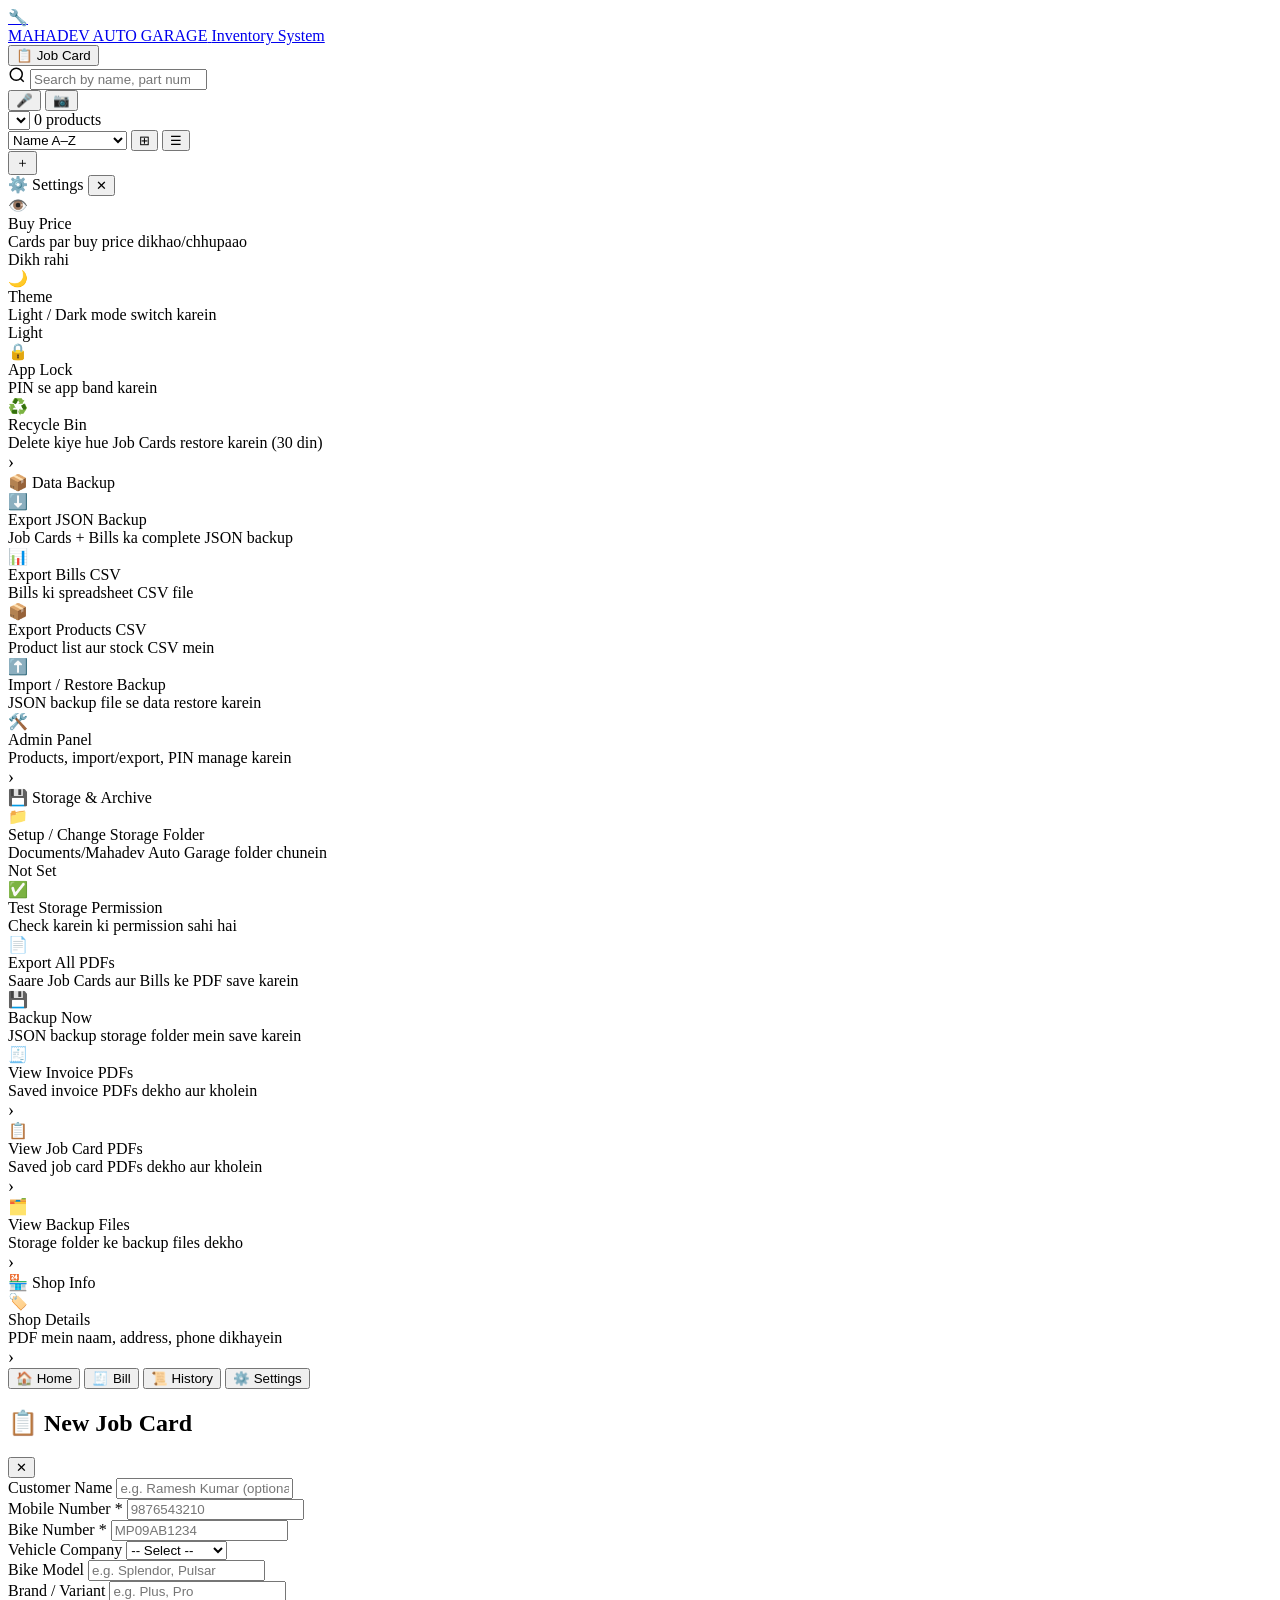
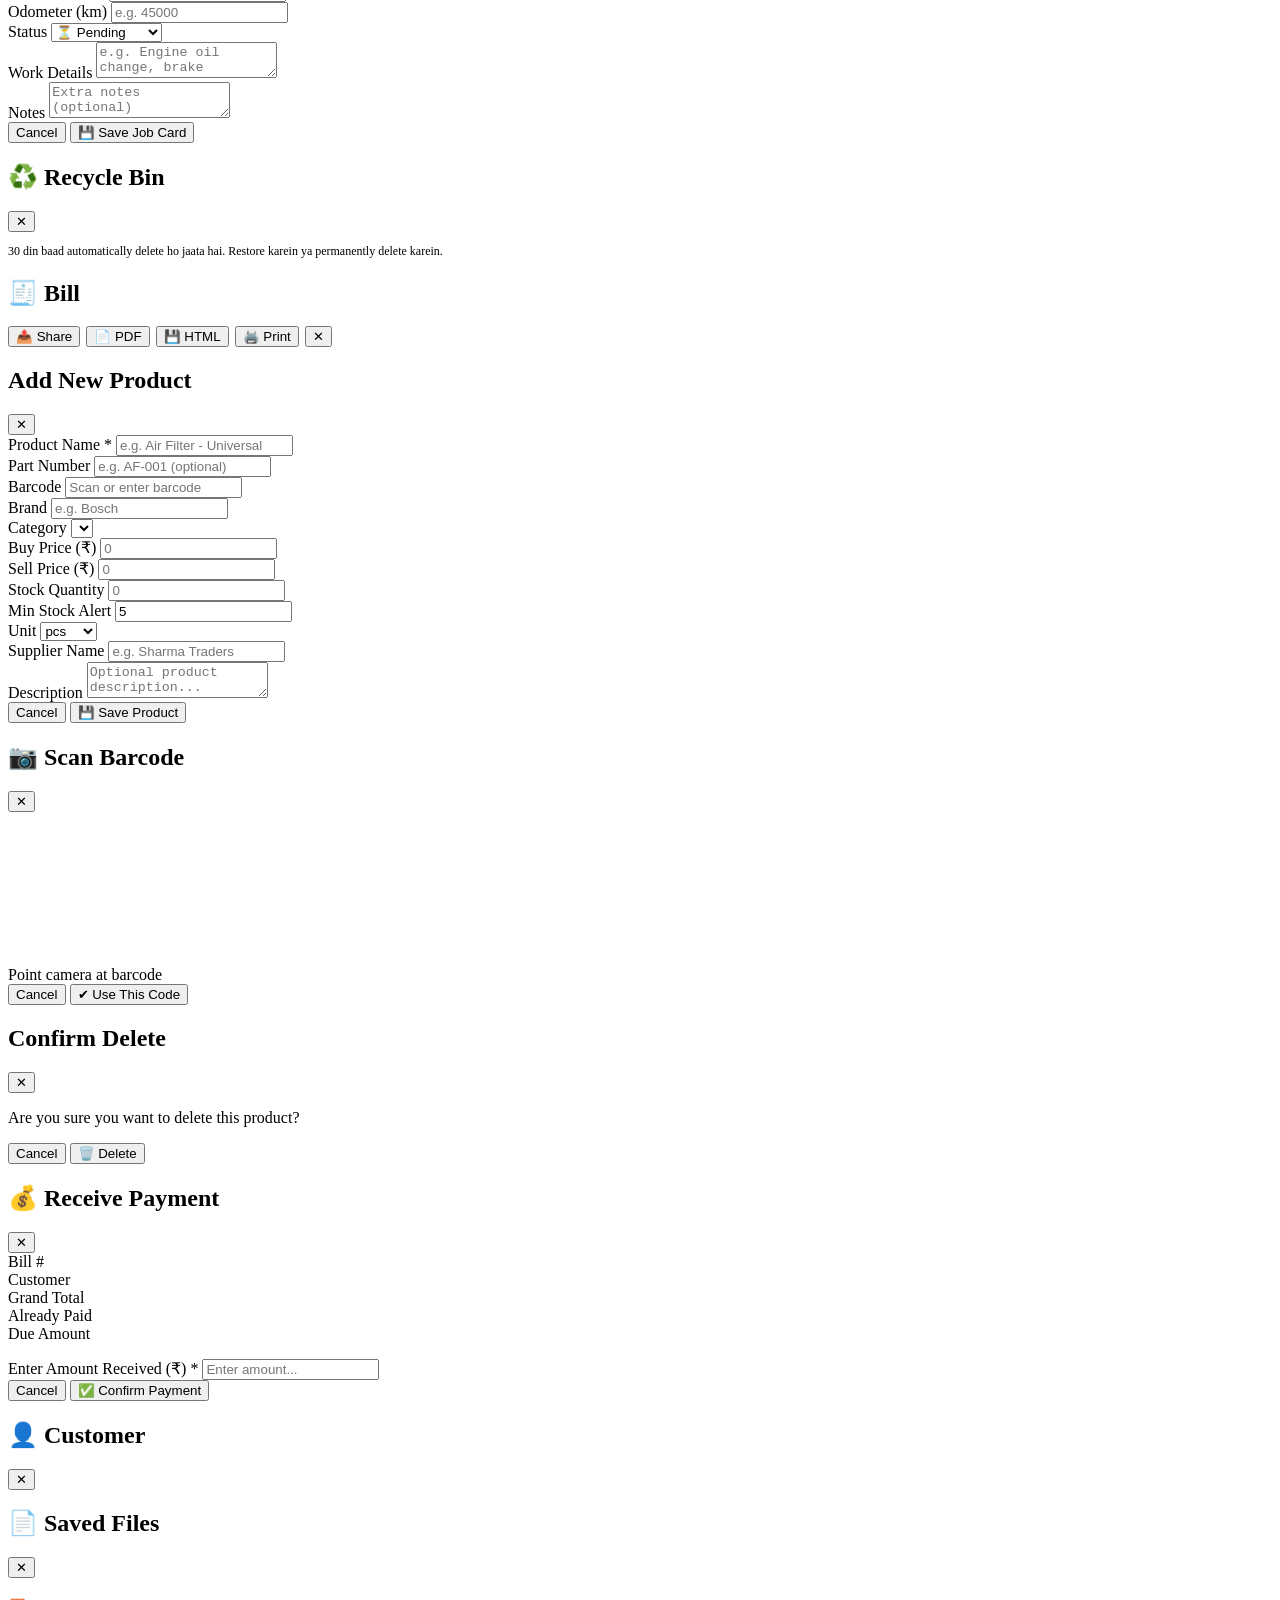
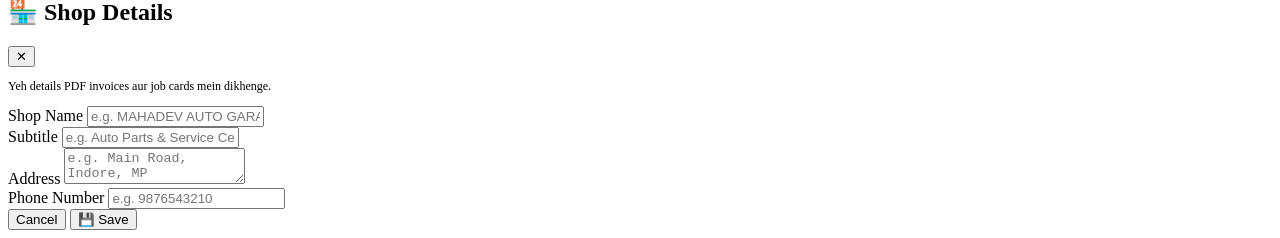
==== index.html @ 5b60277f "Add files via upload" ====
<!DOCTYPE html>
<html lang="en">
<head>
  <meta charset="UTF-8" />
  <meta name="viewport" content="width=device-width, initial-scale=1.0, maximum-scale=1.0" />
  <meta name="description" content="MAHADEV AUTO GARAGE - Inventory Management System" />
  <meta name="theme-color" content="#FF6B00" />
  <meta name="mobile-web-app-capable" content="yes" />
  <meta name="apple-mobile-web-app-capable" content="yes" />
  <meta name="apple-mobile-web-app-status-bar-style" content="black-translucent" />
  <meta name="apple-mobile-web-app-title" content="Mahadev Garage" />
  <link rel="manifest" href="manifest.json" />
  <link rel="icon" href="data:image/svg+xml,<svg xmlns='http://www.w3.org/2000/svg' viewBox='0 0 100 100'><text y='.9em' font-size='90'>🔧</text></svg>" />
  <title>MAHADEV AUTO GARAGE</title>
  <script type="module" crossorigin src="/assets/main-C-ukJMlA.js"></script>
  <link rel="modulepreload" crossorigin href="/assets/pin-KJ0oEqrR.js">
  <link rel="stylesheet" crossorigin href="/assets/pin-C2qdixNe.css">
</head>
<body>

<header class="header">
  <div class="header-inner">
    <a href="/" class="logo">
      <div class="logo-icon">🔧</div>
      <div class="logo-text">
        <span class="logo-title">MAHADEV AUTO GARAGE</span>
        <span class="logo-sub">Inventory System</span>
      </div>
    </a>
    <button class="header-jobcard-btn" onclick="openJobCardForm()" title="New Job Card">
      <span>📋</span>
      <span class="header-jobcard-label">Job Card</span>
    </button>
  </div>
</header>

<!-- HOME SECTION -->
<div id="section-home" class="app-section">
  <div class="stock-alert-bar" id="stock-alert-bar"></div>
  <div class="search-section">
    <div class="search-row">
      <div class="search-wrap">
        <svg class="search-icon-svg" width="18" height="18" viewBox="0 0 24 24" fill="none" stroke="currentColor" stroke-width="2">
          <circle cx="11" cy="11" r="8"/><path d="m21 21-4.35-4.35"/>
        </svg>
        <input type="search" class="search-input" id="search-input" placeholder="Search by name, part number, brand..." autocomplete="off" />
        <div class="search-btns">
          <button class="search-action-btn" id="voice-btn" onclick="startVoiceSearch()" title="Voice Search">🎤</button>
          <button class="search-action-btn" onclick="openScanner()" title="Scan Barcode">📷</button>
        </div>
      </div>
    </div>
    <div class="filter-row">
      <select class="filter-select" id="category-filter"></select>
      <span class="results-count" id="results-count"><span>0</span> products</span>
    </div>
  </div>
  <div class="controls-row">
    <select class="sort-select" id="sort-select">
      <option value="name-asc">Name A–Z</option>
      <option value="name-desc">Name Z–A</option>
      <option value="price-asc">Price Low–High</option>
      <option value="price-desc">Price High–Low</option>
      <option value="stock-asc">Stock Low–High</option>
      <option value="stock-desc">Stock High–Low</option>
      <option value="newest">Newest First</option>
    </select>
    <button class="view-btn active" id="view-grid-btn" onclick="setView('grid')" title="Grid View">⊞</button>
    <button class="view-btn" id="view-list-btn" onclick="setView('list')" title="List View">☰</button>
  </div>
  <div class="products-section">
    <div class="products-grid" id="products-grid">
      <div class="loading"><div class="spinner"></div></div>
    </div>
  </div>
</div>

<!-- JOB CARD SECTION -->
<div id="section-jobcard" class="app-section" style="display:none">
  <div class="sec-topbar">
    <h2 class="sec-title">📋 Job Cards</h2>
    <button class="btn btn-primary btn-sm" onclick="openJobCardForm()">＋ New</button>
  </div>
  <div class="section-search-row">
    <input type="search" class="section-search-input" placeholder="🔍 Search by name, bike, mobile, JC#..." oninput="onJCSearch(this.value)" autocomplete="off" />
  </div>
  <div class="jc-filter-row">
    <button class="jc-filter-btn active" data-status="All" onclick="setJCStatusFilter('All')">All</button>
    <button class="jc-filter-btn" data-status="Pending" onclick="setJCStatusFilter('Pending')">⏳ Pending</button>
    <button class="jc-filter-btn" data-status="In Progress" onclick="setJCStatusFilter('In Progress')">🔧 In Progress</button>
    <button class="jc-filter-btn" data-status="Completed" onclick="setJCStatusFilter('Completed')">✅ Completed</button>
    <button class="jc-filter-btn" data-status="Delivered" onclick="setJCStatusFilter('Delivered')">🚚 Delivered</button>
  </div>
  <div id="jobcards-list" class="jc-list"></div>
</div>

<!-- BILL SECTION -->
<div id="section-bill" class="app-section" style="display:none">
  <div id="bill-step-1">
    <div class="sec-topbar">
      <h2 class="sec-title">🧾 Bill Banayein</h2>
    </div>
    <p class="sec-hint">Job Card chunein:</p>
    <div id="bill-jc-list" class="jc-list"></div>
  </div>
  <div id="bill-step-2" style="display:none">
    <div class="sec-topbar">
      <button class="back-btn" onclick="billBackToStep1()">← Wapas</button>
      <h2 class="sec-title">🧾 Parts Add Karein</h2>
      <button class="btn btn-sm btn-danger" onclick="confirmDeleteJobCardFromBill()" title="Delete Job Card">🗑️ Delete</button>
    </div>
    <div class="bill-customer-card" id="bill-customer-card"></div>
    <div class="bill-items-wrap">
      <div class="bill-items-header">
        <span class="bill-items-title">Parts / Services</span>
        <button class="btn btn-sm btn-primary" onclick="showBillItemForm()">＋ Add</button>
      </div>
      <div id="bill-items-list"></div>
      <div class="bill-add-form" id="bill-add-form" style="display:none">
        <div class="bill-form-title" id="bill-form-title">＋ Part / Service Add Karein</div>
        <input type="text" id="bill-item-name" list="parts-list" class="form-input" placeholder="Part / Service naam *" autocomplete="off" oninput="onBillNameInput(this.value)" />
        <datalist id="parts-list">
          <option value="Chain Wheel"><option value="Engine Oil"><option value="Gear Oil">
          <option value="Fering"><option value="Mudguard"><option value="Front Brake">
          <option value="Rear Brake"><option value="Brake Oil"><option value="Clutch Wire">
          <option value="Accelerator Wire"><option value="Switch"><option value="Headlight Bulb">
          <option value="Indicator Bulb"><option value="Spark Plug"><option value="Air Filter">
          <option value="Fuel Filter"><option value="Battery"><option value="Tyre Front">
          <option value="Tyre Rear"><option value="Tube"><option value="Shock Absorber">
          <option value="Silencer"><option value="Seat"><option value="Handle Grip">
          <option value="Labour Charge"><option value="Washing">
        </datalist>
        <div id="bill-stock-hint" class="bill-stock-hint" style="display:none"></div>
        <div class="bill-add-row">
          <input type="number" id="bill-item-qty" class="form-input" placeholder="Qty" min="1" value="1" oninput="onBillQtyInput()" />
          <input type="number" id="bill-item-price" class="form-input" placeholder="Price ₹" min="0" />
        </div>
        <div class="bill-add-actions">
          <button class="btn btn-secondary btn-sm" onclick="hideBillItemForm()">Cancel</button>
          <button class="btn btn-primary btn-sm" id="bill-form-save-btn" onclick="addBillItem()">✓ Add</button>
        </div>
      </div>
    </div>
    <div class="bill-totals-wrap">
      <div class="bill-total-row"><span>Parts Total</span><span id="bill-parts-total">₹0</span></div>
      <div class="bill-total-row">
        <label for="bill-labor">Labour Charge</label>
        <input type="number" id="bill-labor" class="form-input small-input" value="0" min="0" oninput="updateBillTotal()" />
      </div>
      <div class="bill-total-row">
        <label for="bill-discount">Discount</label>
        <input type="number" id="bill-discount" class="form-input small-input" value="0" min="0" oninput="updateBillTotal()" />
      </div>
      <div class="bill-total-row grand-total"><span>TOTAL</span><span id="bill-grand-total">₹0</span></div>
      <div class="bill-pay-divider"></div>
      <div class="bill-total-row bill-paid-row">
        <label for="bill-amount-paid" style="font-weight:600;color:var(--success,#10b981)">💰 Amount Paid</label>
        <input type="number" id="bill-amount-paid" class="form-input small-input" value="0" min="0" step="0.01" oninput="updateBillTotal()" />
      </div>
      <div class="bill-total-row">
        <span style="color:#e53e3e;font-weight:600">Due Amount</span>
        <span id="bill-due-amount" class="due-amount-display">₹0</span>
      </div>
      <div class="bill-total-row">
        <span>Payment Status</span>
        <span id="bill-payment-status-badge" class="pay-badge pay-unpaid">UNPAID</span>
      </div>
    </div>
    <button class="btn btn-primary full-btn" onclick="generateBill()">🧾 Bill Generate Karein</button>
  </div>
</div>

<!-- HISTORY SECTION -->
<div id="section-history" class="app-section" style="display:none">
  <div class="sec-topbar">
    <h2 class="sec-title">📜 History</h2>
  </div>
  <div id="history-stats-row" class="history-stats-row"></div>
  <div class="section-search-row">
    <input type="search" class="section-search-input" placeholder="🔍 Bill#, INV#, JC#, name, bike, PAID, UNPAID..." oninput="onHistorySearch(this.value)" autocomplete="off" />
  </div>
  <div class="history-tabs">
    <button class="hist-tab active" id="htab-bills" onclick="switchHistoryTab('bills')">🧾 Bills</button>
    <button class="hist-tab" id="htab-reports" onclick="switchHistoryTab('reports')">📊 Reports</button>
  </div>
  <div class="hist-pay-filter-row" id="hist-pay-filter-row">
    <button class="hist-pay-filter-btn active" data-pay-status="All" onclick="setHistoryPayFilter('All')">All</button>
    <button class="hist-pay-filter-btn" data-pay-status="PAID" onclick="setHistoryPayFilter('PAID')">✅ Paid</button>
    <button class="hist-pay-filter-btn" data-pay-status="PARTIALLY PAID" onclick="setHistoryPayFilter('PARTIALLY PAID')">🟡 Partial</button>
    <button class="hist-pay-filter-btn" data-pay-status="UNPAID" onclick="setHistoryPayFilter('UNPAID')">🔴 Unpaid</button>
  </div>
  <div id="history-list" class="history-list"></div>
  <div id="reports-pane" class="reports-pane" style="display:none"></div>
</div>


<button class="fab" id="fab-btn" onclick="openAddModal()" title="Add Product">＋</button>

<!-- SETTINGS DRAWER -->
<div class="settings-backdrop" id="settings-backdrop" onclick="closeSettingsDrawer()"></div>
<div class="settings-drawer" id="settings-drawer">
  <div class="settings-drawer-header">
    <span class="settings-drawer-title">⚙️ Settings</span>
    <button class="settings-close-btn" onclick="closeSettingsDrawer()">✕</button>
  </div>
  <div class="settings-drawer-body">
    <div class="settings-item" onclick="toggleBuyPrice()">
      <div class="settings-item-left">
        <span class="settings-item-icon">👁️</span>
        <div>
          <div class="settings-item-label">Buy Price</div>
          <div class="settings-item-sub">Cards par buy price dikhao/chhupaao</div>
        </div>
      </div>
      <span class="settings-item-badge" id="buyprice-badge">Dikh rahi</span>
    </div>
    <div class="settings-item" onclick="toggleTheme()">
      <div class="settings-item-left">
        <span class="settings-item-icon" id="theme-icon-drawer">🌙</span>
        <div>
          <div class="settings-item-label">Theme</div>
          <div class="settings-item-sub">Light / Dark mode switch karein</div>
        </div>
      </div>
      <span class="settings-item-badge" id="theme-badge">Light</span>
    </div>
    <div class="settings-item" onclick="lockApp(); closeSettingsDrawer()">
      <div class="settings-item-left">
        <span class="settings-item-icon">🔒</span>
        <div>
          <div class="settings-item-label">App Lock</div>
          <div class="settings-item-sub">PIN se app band karein</div>
        </div>
      </div>
    </div>
    <div class="settings-item" onclick="openRecycleBinModal(); closeSettingsDrawer()">
      <div class="settings-item-left">
        <span class="settings-item-icon">♻️</span>
        <div>
          <div class="settings-item-label">Recycle Bin</div>
          <div class="settings-item-sub">Delete kiye hue Job Cards restore karein (30 din)</div>
        </div>
      </div>
      <span style="color:var(--text-muted);font-size:18px;">›</span>
    </div>
    <div class="settings-section-label">📦 Data Backup</div>
    <div class="settings-item" onclick="exportBillsData(); closeSettingsDrawer()">
      <div class="settings-item-left">
        <span class="settings-item-icon">⬇️</span>
        <div>
          <div class="settings-item-label">Export JSON Backup</div>
          <div class="settings-item-sub">Job Cards + Bills ka complete JSON backup</div>
        </div>
      </div>
    </div>
    <div class="settings-item" onclick="exportCSVData(); closeSettingsDrawer()">
      <div class="settings-item-left">
        <span class="settings-item-icon">📊</span>
        <div>
          <div class="settings-item-label">Export Bills CSV</div>
          <div class="settings-item-sub">Bills ki spreadsheet CSV file</div>
        </div>
      </div>
    </div>
    <div class="settings-item" onclick="exportProductsCSV(); closeSettingsDrawer()">
      <div class="settings-item-left">
        <span class="settings-item-icon">📦</span>
        <div>
          <div class="settings-item-label">Export Products CSV</div>
          <div class="settings-item-sub">Product list aur stock CSV mein</div>
        </div>
      </div>
    </div>
    <div class="settings-item" onclick="importBillsData(); closeSettingsDrawer()">
      <div class="settings-item-left">
        <span class="settings-item-icon">⬆️</span>
        <div>
          <div class="settings-item-label">Import / Restore Backup</div>
          <div class="settings-item-sub">JSON backup file se data restore karein</div>
        </div>
      </div>
    </div>
    <a href="admin.html" class="settings-item" style="text-decoration:none;color:inherit;">
      <div class="settings-item-left">
        <span class="settings-item-icon">🛠️</span>
        <div>
          <div class="settings-item-label">Admin Panel</div>
          <div class="settings-item-sub">Products, import/export, PIN manage karein</div>
        </div>
      </div>
      <span style="color:var(--text-muted);font-size:18px;">›</span>
    </a>

    <div class="settings-section-label">💾 Storage &amp; Archive</div>
    <div id="storage-status-row" class="storage-status-row"></div>
    <div class="settings-item" onclick="doSetupOrChangeStorage()">
      <div class="settings-item-left">
        <span class="settings-item-icon">📁</span>
        <div>
          <div class="settings-item-label">Setup / Change Storage Folder</div>
          <div class="settings-item-sub">Documents/Mahadev Auto Garage folder chunein</div>
        </div>
      </div>
      <span class="settings-item-badge" id="storage-folder-badge">Not Set</span>
    </div>
    <div class="settings-item" onclick="doTestStoragePermission()">
      <div class="settings-item-left">
        <span class="settings-item-icon">✅</span>
        <div>
          <div class="settings-item-label">Test Storage Permission</div>
          <div class="settings-item-sub">Check karein ki permission sahi hai</div>
        </div>
      </div>
    </div>
    <div class="settings-item" onclick="doExportAllPDFs(); closeSettingsDrawer()">
      <div class="settings-item-left">
        <span class="settings-item-icon">📄</span>
        <div>
          <div class="settings-item-label">Export All PDFs</div>
          <div class="settings-item-sub">Saare Job Cards aur Bills ke PDF save karein</div>
        </div>
      </div>
    </div>
    <div class="settings-item" onclick="doArchiveBackupNow(); closeSettingsDrawer()">
      <div class="settings-item-left">
        <span class="settings-item-icon">💾</span>
        <div>
          <div class="settings-item-label">Backup Now</div>
          <div class="settings-item-sub">JSON backup storage folder mein save karein</div>
        </div>
      </div>
    </div>
    <div class="settings-item" onclick="openViewFilesModal('invoices'); closeSettingsDrawer()">
      <div class="settings-item-left">
        <span class="settings-item-icon">🧾</span>
        <div>
          <div class="settings-item-label">View Invoice PDFs</div>
          <div class="settings-item-sub">Saved invoice PDFs dekho aur kholein</div>
        </div>
      </div>
      <span style="color:var(--text-muted);font-size:18px;">›</span>
    </div>
    <div class="settings-item" onclick="openViewFilesModal('jobCards'); closeSettingsDrawer()">
      <div class="settings-item-left">
        <span class="settings-item-icon">📋</span>
        <div>
          <div class="settings-item-label">View Job Card PDFs</div>
          <div class="settings-item-sub">Saved job card PDFs dekho aur kholein</div>
        </div>
      </div>
      <span style="color:var(--text-muted);font-size:18px;">›</span>
    </div>
    <div class="settings-item" onclick="openViewFilesModal('backup'); closeSettingsDrawer()">
      <div class="settings-item-left">
        <span class="settings-item-icon">🗂️</span>
        <div>
          <div class="settings-item-label">View Backup Files</div>
          <div class="settings-item-sub">Storage folder ke backup files dekho</div>
        </div>
      </div>
      <span style="color:var(--text-muted);font-size:18px;">›</span>
    </div>

    <div class="settings-section-label">🏪 Shop Info</div>
    <div class="settings-item" onclick="openShopInfoModal(); closeSettingsDrawer()">
      <div class="settings-item-left">
        <span class="settings-item-icon">🏷️</span>
        <div>
          <div class="settings-item-label">Shop Details</div>
          <div class="settings-item-sub">PDF mein naam, address, phone dikhayein</div>
        </div>
      </div>
      <span style="color:var(--text-muted);font-size:18px;">›</span>
    </div>
  </div>
</div>

<!-- BOTTOM NAV -->
<nav class="bottom-nav">
  <button class="bottom-nav-item active" id="bnav-home" onclick="switchSection('home')">
    <span class="bottom-nav-icon">🏠</span>
    <span class="bottom-nav-label">Home</span>
  </button>
  <button class="bottom-nav-item" id="bnav-bill" onclick="switchSection('bill')">
    <span class="bottom-nav-icon">🧾</span>
    <span class="bottom-nav-label">Bill</span>
  </button>
  <button class="bottom-nav-item" id="bnav-history" onclick="switchSection('history')">
    <span class="bottom-nav-icon">📜</span>
    <span class="bottom-nav-label">History</span>
  </button>
  <button class="bottom-nav-item" id="bnav-settings" onclick="openSettingsDrawer()">
    <span class="bottom-nav-icon">⚙️</span>
    <span class="bottom-nav-label">Settings</span>
  </button>
</nav>

<div class="toast-container" id="toast-container"></div>

<!-- JOB CARD FORM MODAL -->
<div class="modal-overlay" id="jobcard-modal">
  <div class="modal modal-tall">
    <div class="modal-header">
      <h2 class="modal-title" id="jc-modal-title">📋 New Job Card</h2>
      <button class="modal-close" onclick="closeJobCardForm()">✕</button>
    </div>
    <div class="modal-body">
      <form id="jobcard-form" onsubmit="saveJobCardForm(event)" autocomplete="off">
        <div class="form-grid">
          <div class="form-group full">
            <label class="form-label">Customer Name</label>
            <input type="text" class="form-input" id="jc-name" placeholder="e.g. Ramesh Kumar (optional)" />
          </div>
          <div class="form-group">
            <label class="form-label">Mobile Number *</label>
            <input type="tel" class="form-input" id="jc-mobile" placeholder="9876543210" required />
          </div>
          <div class="form-group">
            <label class="form-label">Bike Number *</label>
            <input type="text" class="form-input" id="jc-bikeno" placeholder="MP09AB1234" required style="text-transform:uppercase" />
          </div>
          <div class="form-group">
            <label class="form-label">Vehicle Company</label>
            <select class="form-select" id="jc-company">
              <option value="">-- Select --</option>
              <option>Hero</option><option>Bajaj</option><option>Honda</option>
              <option>TVS</option><option>Yamaha</option><option>Suzuki</option>
              <option>Royal Enfield</option><option>KTM</option><option>Other</option>
            </select>
          </div>
          <div class="form-group">
            <label class="form-label">Bike Model</label>
            <input type="text" class="form-input" id="jc-bikemodel" placeholder="e.g. Splendor, Pulsar" />
          </div>
          <div class="form-group">
            <label class="form-label">Brand / Variant</label>
            <input type="text" class="form-input" id="jc-bikebrand" placeholder="e.g. Plus, Pro" />
          </div>
          <div class="form-group">
            <label class="form-label">Odometer (km)</label>
            <input type="text" class="form-input" id="jc-odometer" placeholder="e.g. 45000" />
          </div>
          <div class="form-group">
            <label class="form-label">Status</label>
            <select class="form-select" id="jc-status">
              <option value="Pending">⏳ Pending</option>
              <option value="In Progress">🔧 In Progress</option>
              <option value="Completed">✅ Completed</option>
              <option value="Delivered">🚚 Delivered</option>
            </select>
          </div>
          <div class="form-group full">
            <label class="form-label">Work Details</label>
            <textarea class="form-input" id="jc-work" placeholder="e.g. Engine oil change, brake repair..." rows="2" style="resize:vertical"></textarea>
          </div>
          <div class="form-group full">
            <label class="form-label">Notes</label>
            <textarea class="form-input" id="jc-notes" placeholder="Extra notes (optional)" rows="2" style="resize:vertical"></textarea>
          </div>
        </div>
        <div class="form-actions">
          <button type="button" class="btn btn-secondary" onclick="closeJobCardForm()">Cancel</button>
          <button type="submit" class="btn btn-primary">💾 Save Job Card</button>
        </div>
      </form>
    </div>
  </div>
</div>

<!-- RECYCLE BIN MODAL -->
<div class="modal-overlay" id="recycle-modal">
  <div class="modal">
    <div class="modal-header">
      <h2 class="modal-title">♻️ Recycle Bin</h2>
      <button class="modal-close" onclick="closeRecycleBinModal()">✕</button>
    </div>
    <div class="modal-body">
      <p style="font-size:12px;color:var(--text-muted);margin-bottom:12px">30 din baad automatically delete ho jaata hai. Restore karein ya permanently delete karein.</p>
      <div id="recycle-list"></div>
    </div>
  </div>
</div>

<!-- BILL PREVIEW MODAL -->
<div class="modal-overlay" id="bill-preview-modal">
  <div class="modal bill-preview-modal">
    <div class="modal-header">
      <h2 class="modal-title">🧾 Bill</h2>
      <div style="display:flex;gap:6px;align-items:center;flex-wrap:wrap;">
        <button class="btn btn-sm btn-primary" onclick="shareBill()">📤 Share</button>
        <button class="btn btn-sm btn-secondary" onclick="downloadBillAsPDF()">📄 PDF</button>
        <button class="btn btn-sm btn-secondary" onclick="downloadBillAsHTML()">💾 HTML</button>
        <button class="btn btn-sm btn-secondary" onclick="printBill()">🖨️ Print</button>
        <button class="modal-close" onclick="closeBillPreview()">✕</button>
      </div>
    </div>
    <div class="modal-body" id="bill-preview-content"></div>
  </div>
</div>

<!-- PRODUCT MODAL -->
<div class="modal-overlay" id="product-modal">
  <div class="modal">
    <div class="modal-header">
      <h2 class="modal-title" id="modal-title">Add New Product</h2>
      <button class="modal-close" onclick="closeProductModal()">✕</button>
    </div>
    <div class="modal-body">
      <form id="product-form">
        <div class="form-grid">
          <div class="form-group full">
            <label class="form-label">Product Name *</label>
            <input type="text" class="form-input" id="form-name" placeholder="e.g. Air Filter - Universal" required />
          </div>
          <div class="form-group">
            <label class="form-label">Part Number</label>
            <input type="text" class="form-input" id="form-partno" placeholder="e.g. AF-001 (optional)" />
          </div>
          <div class="form-group">
            <label class="form-label">Barcode</label>
            <input type="text" class="form-input" id="form-barcode" placeholder="Scan or enter barcode" />
          </div>
          <div class="form-group">
            <label class="form-label">Brand</label>
            <input type="text" class="form-input" id="form-brand" placeholder="e.g. Bosch" />
          </div>
          <div class="form-group">
            <label class="form-label">Category</label>
            <select class="form-select" id="form-category"></select>
          </div>
          <div class="form-group">
            <label class="form-label">Buy Price (₹)</label>
            <input type="number" class="form-input" id="form-buy" placeholder="0" min="0" step="0.01" />
          </div>
          <div class="form-group">
            <label class="form-label">Sell Price (₹)</label>
            <input type="number" class="form-input" id="form-sell" placeholder="0" min="0" step="0.01" />
          </div>
          <div class="form-group">
            <label class="form-label">Stock Quantity</label>
            <input type="number" class="form-input" id="form-stock" placeholder="0" min="0" />
          </div>
          <div class="form-group">
            <label class="form-label">Min Stock Alert</label>
            <input type="number" class="form-input" id="form-minstock" placeholder="5" min="0" value="5" />
          </div>
          <div class="form-group full">
            <label class="form-label">Unit</label>
            <select class="form-select" id="form-unit">
              <option value="pcs">pcs</option>
              <option value="litre">litre</option>
              <option value="ml">ml</option>
              <option value="kg">kg</option>
              <option value="g">g</option>
              <option value="set">set</option>
              <option value="pair">pair</option>
              <option value="box">box</option>
              <option value="roll">roll</option>
              <option value="metre">metre</option>
            </select>
          </div>
          <div class="form-group">
            <label class="form-label">Supplier Name</label>
            <input type="text" class="form-input" id="form-supplier" placeholder="e.g. Sharma Traders" />
          </div>
          <div class="form-group full">
            <label class="form-label">Description</label>
            <textarea class="form-textarea" id="form-desc" placeholder="Optional product description..."></textarea>
          </div>
        </div>
        <div class="form-actions">
          <button type="button" class="btn btn-secondary" onclick="closeProductModal()">Cancel</button>
          <button type="submit" class="btn btn-primary">💾 Save Product</button>
        </div>
      </form>
    </div>
  </div>
</div>

<!-- SCANNER MODAL -->
<div class="modal-overlay" id="scanner-modal">
  <div class="modal barcode-modal">
    <div class="modal-header">
      <h2 class="modal-title">📷 Scan Barcode</h2>
      <button class="modal-close" onclick="closeScannerModal()">✕</button>
    </div>
    <div class="modal-body">
      <div class="camera-container">
        <video id="scanner-video" autoplay muted playsinline></video>
        <div class="scanner-overlay">
          <div class="scanner-frame">
            <div class="scanner-line"></div>
          </div>
        </div>
      </div>
      <div class="barcode-result" id="barcode-result">Point camera at barcode</div>
      <div class="form-actions">
        <button class="btn btn-secondary" onclick="closeScannerModal()">Cancel</button>
        <button class="btn btn-primary" onclick="useBarcodeManually()">✔ Use This Code</button>
      </div>
    </div>
  </div>
</div>

<!-- CONFIRM DELETE MODAL -->
<div class="modal-overlay" id="confirm-modal">
  <div class="modal confirm-modal">
    <div class="modal-header">
      <h2 class="modal-title">Confirm Delete</h2>
      <button class="modal-close" onclick="closeConfirmModal()">✕</button>
    </div>
    <div class="modal-body">
      <p class="confirm-message" id="confirm-message">Are you sure you want to delete this product?</p>
      <div class="form-actions">
        <button class="btn btn-secondary" onclick="closeConfirmModal()">Cancel</button>
        <button class="btn btn-danger" onclick="doDelete()">🗑️ Delete</button>
      </div>
    </div>
  </div>
</div>

<!-- RECEIVE PAYMENT MODAL -->
<div class="modal-overlay" id="receive-payment-modal">
  <div class="modal">
    <div class="modal-header">
      <h2 class="modal-title">💰 Receive Payment</h2>
      <button class="modal-close" onclick="closeReceivePaymentModal()">✕</button>
    </div>
    <div class="modal-body">
      <div class="receive-pay-info">
        <div class="receive-pay-row"><span class="rp-lbl">Bill #</span><span id="receive-pay-bill-no" class="rp-val"></span></div>
        <div class="receive-pay-row"><span class="rp-lbl">Customer</span><span id="receive-pay-customer" class="rp-val"></span></div>
        <div class="receive-pay-row"><span class="rp-lbl">Grand Total</span><span id="receive-pay-grand" class="rp-val"></span></div>
        <div class="receive-pay-row"><span class="rp-lbl">Already Paid</span><span id="receive-pay-paid" class="rp-val" style="color:var(--success,#10b981)"></span></div>
        <div class="receive-pay-row"><span class="rp-lbl">Due Amount</span><span id="receive-pay-due" class="rp-val" style="color:#e53e3e;font-weight:700"></span></div>
      </div>
      <div class="form-group" style="margin-top:16px">
        <label class="form-label">Enter Amount Received (₹) *</label>
        <input type="number" class="form-input" id="receive-pay-amount" min="0.01" step="0.01" placeholder="Enter amount..." />
      </div>
      <div class="form-actions">
        <button type="button" class="btn btn-secondary" onclick="closeReceivePaymentModal()">Cancel</button>
        <button type="button" class="btn btn-success" onclick="doReceivePayment()">✅ Confirm Payment</button>
      </div>
    </div>
  </div>
</div>

<!-- CUSTOMER STATS MODAL -->
<div class="modal-overlay" id="customer-stats-modal">
  <div class="modal modal-tall">
    <div class="modal-header">
      <h2 class="modal-title" id="customer-stats-title">👤 Customer</h2>
      <button class="modal-close" onclick="closeCustomerStats()">✕</button>
    </div>
    <div class="modal-body" id="customer-stats-content"></div>
  </div>
</div>

<!-- VIEW FILES MODAL -->
<div class="modal-overlay" id="view-files-modal">
  <div class="modal">
    <div class="modal-header">
      <h2 class="modal-title" id="view-files-title">📄 Saved Files</h2>
      <button class="modal-close" onclick="closeViewFilesModal()">✕</button>
    </div>
    <div class="modal-body">
      <div id="view-files-list"></div>
    </div>
  </div>
</div>

<!-- SHOP INFO MODAL -->
<div class="modal-overlay" id="shop-info-modal">
  <div class="modal">
    <div class="modal-header">
      <h2 class="modal-title">🏪 Shop Details</h2>
      <button class="modal-close" onclick="closeShopInfoModal()">✕</button>
    </div>
    <div class="modal-body">
      <p style="font-size:12px;color:var(--text-muted);margin-bottom:12px">Yeh details PDF invoices aur job cards mein dikhenge.</p>
      <form id="shop-info-form" onsubmit="saveShopInfoForm(event)" autocomplete="off">
        <div class="form-group full">
          <label class="form-label">Shop Name</label>
          <input type="text" class="form-input" id="shop-name-input" placeholder="e.g. MAHADEV AUTO GARAGE" />
        </div>
        <div class="form-group full">
          <label class="form-label">Subtitle</label>
          <input type="text" class="form-input" id="shop-subtitle-input" placeholder="e.g. Auto Parts &amp; Service Center" />
        </div>
        <div class="form-group full">
          <label class="form-label">Address</label>
          <textarea class="form-input" id="shop-address-input" placeholder="e.g. Main Road, Indore, MP" rows="2" style="resize:vertical"></textarea>
        </div>
        <div class="form-group full">
          <label class="form-label">Phone Number</label>
          <input type="tel" class="form-input" id="shop-phone-input" placeholder="e.g. 9876543210" />
        </div>
        <div class="form-actions">
          <button type="button" class="btn btn-secondary" onclick="closeShopInfoModal()">Cancel</button>
          <button type="submit" class="btn btn-primary">💾 Save</button>
        </div>
      </form>
    </div>
  </div>
</div>

</body>
</html>
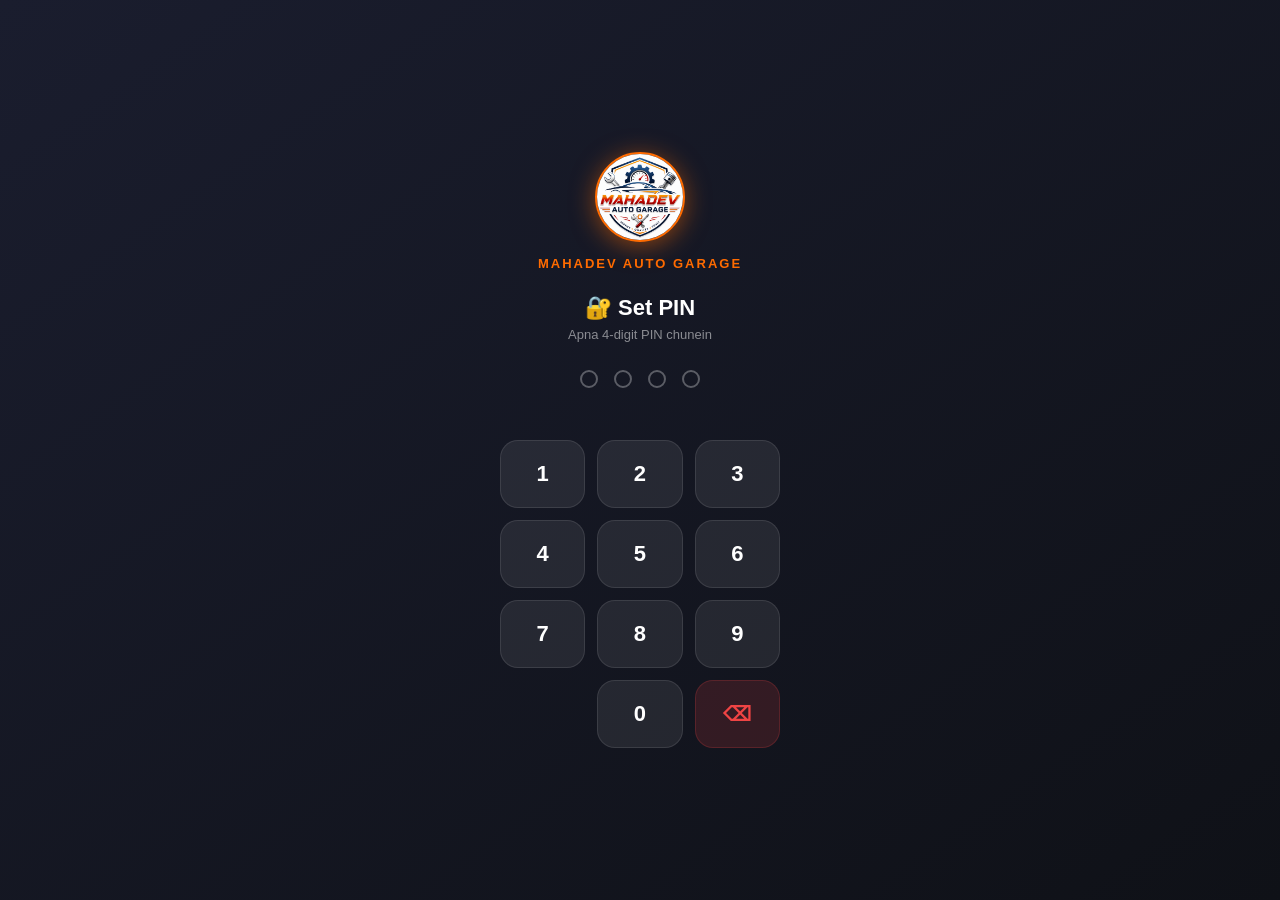
==== commit 14e1a230: "Add service worker registration script to index.html" ====
--- a/index.html
+++ b/index.html
@@ -704,6 +704,18 @@
     </div>
   </div>
 </div>
-
+<script>
+if ('serviceWorker' in navigator) {
+  window.addEventListener('load', async () => {
+    try {
+      const registration = await navigator.serviceWorker.register('/Mahadev-garage/sw.js');
+      console.log('Service Worker Registered:', registration.scope);
+    } catch (error) {
+      console.error('Service Worker Registration Failed:', error);
+    }
+  });
+}
+</script>
+  
 </body>
 </html>
--- a/assets/pin-C2qdixNe.css
+++ b/assets/pin-C2qdixNe.css
@@ -0,0 +1 @@
+:root{--primary: #FF6B00;--primary-dark: #E05A00;--primary-light: #FF8C38;--primary-bg: #FFF4EC;--bg: #F5F6FA;--surface: #FFFFFF;--surface2: #F0F1F6;--border: #E2E4EC;--text: #1A1D2E;--text-secondary: #6B7280;--text-muted: #9CA3AF;--success: #10B981;--warning: #F59E0B;--danger: #EF4444;--info: #3B82F6;--shadow-sm: 0 1px 3px rgba(0,0,0,.08);--shadow: 0 4px 12px rgba(0,0,0,.1);--shadow-lg: 0 8px 30px rgba(0,0,0,.12);--radius: 12px;--radius-sm: 8px;--radius-lg: 16px;--radius-xl: 20px;--transition: all .2s ease}[data-theme=dark]{--bg: #0F1117;--surface: #1C1F2E;--surface2: #252837;--border: #2E3347;--text: #F1F2F6;--text-secondary: #9CA3AF;--text-muted: #6B7280;--primary-bg: #1F1400;--shadow-sm: 0 1px 3px rgba(0,0,0,.3);--shadow: 0 4px 12px rgba(0,0,0,.4);--shadow-lg: 0 8px 30px rgba(0,0,0,.5)}*{margin:0;padding:0;box-sizing:border-box}html{scroll-behavior:smooth}body{font-family:-apple-system,BlinkMacSystemFont,Segoe UI,Roboto,Helvetica Neue,Arial,sans-serif;background:var(--bg);color:var(--text);min-height:100vh;transition:background .3s,color .3s;-webkit-font-smoothing:antialiased;padding-bottom:70px}.header{background:var(--surface);border-bottom:1px solid var(--border);position:sticky;top:0;z-index:100;box-shadow:var(--shadow-sm)}.header-inner{max-width:1400px;margin:0 auto;padding:0 20px;height:64px;display:flex;align-items:center;gap:16px}.logo{display:flex;align-items:center;gap:10px;text-decoration:none;flex-shrink:0}.logo-icon{width:42px;height:42px;background:linear-gradient(135deg,var(--primary),var(--primary-dark));border-radius:50%;display:flex;align-items:center;justify-content:center;font-size:20px;overflow:hidden;flex-shrink:0}.logo-text{display:flex;flex-direction:column;line-height:1.1}.logo-title{font-size:14px;font-weight:800;color:var(--text);letter-spacing:.5px}.logo-sub{font-size:10px;font-weight:500;color:var(--primary);letter-spacing:1.5px;text-transform:uppercase}.header-jobcard-btn{margin-left:auto;display:flex;align-items:center;gap:6px;background:var(--primary);color:#fff;border:none;border-radius:10px;padding:8px 14px;font-size:13px;font-weight:700;cursor:pointer;transition:var(--transition);white-space:nowrap;flex-shrink:0}.header-jobcard-btn:hover{background:var(--primary-dark)}.header-jobcard-label{font-size:13px;font-weight:700}.header-actions{margin-left:auto;display:flex;align-items:center;gap:8px}.icon-btn{width:38px;height:38px;border:none;background:var(--surface2);border-radius:10px;cursor:pointer;display:flex;align-items:center;justify-content:center;color:var(--text-secondary);transition:var(--transition);font-size:16px;text-decoration:none}.icon-btn:hover{background:var(--primary);color:#fff}.search-section{max-width:1400px;margin:0 auto;padding:20px 20px 0}.search-row{display:flex;gap:10px;align-items:center}.search-wrap{flex:1;position:relative}.search-wrap svg.search-icon-svg{position:absolute;left:14px;top:50%;transform:translateY(-50%);color:var(--text-muted);pointer-events:none}.search-input{width:100%;height:46px;padding:0 110px 0 44px;border:1.5px solid var(--border);border-radius:var(--radius);font-size:14px;font-family:inherit;background:var(--surface);color:var(--text);outline:none;transition:var(--transition)}.search-input:focus{border-color:var(--primary);box-shadow:0 0 0 3px #ff6b001f}.search-input::placeholder{color:var(--text-muted)}.search-btns{position:absolute;right:8px;top:50%;transform:translateY(-50%);display:flex;gap:4px}.search-action-btn{width:32px;height:32px;border:none;background:var(--surface2);border-radius:8px;cursor:pointer;display:flex;align-items:center;justify-content:center;color:var(--text-secondary);transition:var(--transition);font-size:15px}.search-action-btn:hover,.search-action-btn.active{background:var(--primary);color:#fff}.search-action-btn.listening{background:var(--danger);color:#fff;animation:pulse 1s infinite}@keyframes pulse{0%,to{opacity:1}50%{opacity:.6}}.filter-row{display:flex;gap:10px;margin-top:10px;flex-wrap:wrap;align-items:center}.filter-select{height:38px;padding:0 12px;border:1.5px solid var(--border);border-radius:var(--radius-sm);font-size:13px;font-family:inherit;background:var(--surface);color:var(--text);cursor:pointer;outline:none;transition:var(--transition);min-width:160px}.filter-select:focus{border-color:var(--primary)}.results-count{font-size:13px;color:var(--text-secondary);margin-left:auto}.results-count span{font-weight:600;color:var(--primary)}.controls-row{max-width:1400px;margin:14px auto 0;padding:0 20px;display:flex;align-items:center;gap:10px;flex-wrap:wrap}.sort-select{height:34px;padding:0 10px;border:1.5px solid var(--border);border-radius:var(--radius-sm);font-size:13px;font-family:inherit;background:var(--surface);color:var(--text);cursor:pointer;outline:none}.view-btn{width:34px;height:34px;border:1.5px solid var(--border);background:var(--surface);border-radius:var(--radius-sm);cursor:pointer;display:flex;align-items:center;justify-content:center;color:var(--text-secondary);transition:var(--transition)}.view-btn.active{background:var(--primary);border-color:var(--primary);color:#fff}.products-section{max-width:1400px;margin:0 auto;padding:16px 20px 100px}.products-grid{display:grid;grid-template-columns:repeat(auto-fill,minmax(240px,1fr));gap:16px}.products-grid.list-view{grid-template-columns:1fr}.product-card{background:var(--surface);border:1.5px solid var(--border);border-radius:var(--radius-lg);padding:16px;cursor:pointer;transition:var(--transition);position:relative;overflow:hidden}.product-card:hover{box-shadow:var(--shadow);border-color:var(--primary);transform:translateY(-2px)}.product-card:before{content:"";position:absolute;top:0;left:0;right:0;height:3px;background:linear-gradient(90deg,var(--primary),var(--primary-light));opacity:0;transition:var(--transition)}.product-card:hover:before{opacity:1}.card-header{display:flex;justify-content:space-between;align-items:flex-start;margin-bottom:10px}.card-category-badge{font-size:10px;font-weight:600;padding:3px 8px;border-radius:20px;background:var(--primary-bg);color:var(--primary);text-transform:uppercase;letter-spacing:.5px}.card-stock{display:flex;align-items:center;gap:4px;font-size:12px;font-weight:600}.card-stock.ok{color:var(--success)}.card-stock.low{color:var(--warning)}.card-stock.out{color:var(--danger)}.card-name{font-size:15px;font-weight:600;color:var(--text);margin-bottom:4px;line-height:1.35}.card-part{font-size:12px;color:var(--text-muted);font-family:monospace;margin-bottom:12px}.card-part span{background:var(--surface2);padding:2px 6px;border-radius:4px}.card-brand{font-size:12px;color:var(--text-secondary);margin-bottom:12px;font-weight:500}.card-prices{display:grid;grid-template-columns:1fr 1fr;gap:8px;padding-top:12px;border-top:1px solid var(--border)}.price-item{display:flex;flex-direction:column;gap:2px}.price-label{font-size:10px;color:var(--text-muted);text-transform:uppercase;letter-spacing:.5px;font-weight:600}.price-value{font-size:15px;font-weight:700}.price-buy .price-value{color:var(--text-secondary)}.price-sell .price-value{color:var(--primary)}.card-actions{display:none;position:absolute;top:12px;right:12px;gap:6px}.product-card:hover .card-actions{display:flex}.card-action-btn{width:30px;height:30px;border:none;border-radius:8px;cursor:pointer;display:flex;align-items:center;justify-content:center;font-size:13px;transition:var(--transition);z-index:2}.card-action-btn.edit{background:var(--info);color:#fff}.card-action-btn.delete{background:var(--danger);color:#fff}.products-grid.list-view .product-card{display:grid;grid-template-columns:1fr auto auto auto;align-items:center;gap:16px;padding:14px 16px}.products-grid.list-view .card-header{display:none}.products-grid.list-view .card-part{margin:0}.products-grid.list-view .card-name{margin-bottom:4px}.products-grid.list-view .card-brand{margin:0}.products-grid.list-view .card-prices{border:none;padding:0;gap:20px}.products-grid.list-view .card-actions{display:flex;position:static}.products-grid.list-view .product-card:hover .card-actions{display:flex}.products-grid.list-view .product-card:before{display:none}.empty-state{text-align:center;padding:80px 20px;color:var(--text-secondary)}.empty-state-icon{font-size:64px;margin-bottom:16px;opacity:.4}.empty-state h3{font-size:18px;font-weight:600;margin-bottom:8px;color:var(--text)}.empty-state p{font-size:14px}.bottom-nav{position:fixed;bottom:0;left:0;right:0;z-index:200;background:var(--surface);border-top:1px solid var(--border);display:flex;box-shadow:0 -2px 16px #00000014;padding-bottom:env(safe-area-inset-bottom)}.bottom-nav-item{flex:1;display:flex;flex-direction:column;align-items:center;justify-content:center;gap:3px;padding:10px 0 12px;border:none;background:none;cursor:pointer;color:var(--text-muted);transition:var(--transition)}.bottom-nav-item.active,.bottom-nav-item:hover{color:var(--primary)}.bottom-nav-icon{font-size:22px;line-height:1}.bottom-nav-label{font-size:11px;font-weight:600;letter-spacing:.3px}.settings-backdrop{position:fixed;inset:0;background:#00000073;z-index:300;opacity:0;pointer-events:none;transition:opacity .28s ease}.settings-backdrop.open{opacity:1;pointer-events:all}.settings-drawer{position:fixed;bottom:0;left:0;right:0;z-index:301;background:var(--surface);border-radius:24px 24px 0 0;transform:translateY(100%);transition:transform .3s cubic-bezier(.32,.72,0,1);padding-bottom:calc(16px + env(safe-area-inset-bottom));box-shadow:0 -8px 40px #0000002e}.settings-drawer.open{transform:translateY(0)}.settings-drawer-header{display:flex;align-items:center;justify-content:space-between;padding:20px 20px 12px;border-bottom:1px solid var(--border)}.settings-drawer-title{font-size:17px;font-weight:700;color:var(--text)}.settings-close-btn{width:32px;height:32px;border:none;background:var(--surface2);border-radius:50%;cursor:pointer;font-size:14px;color:var(--text-secondary);display:flex;align-items:center;justify-content:center}.settings-drawer-body{padding:8px 0}.settings-item{display:flex;align-items:center;justify-content:space-between;padding:14px 20px;cursor:pointer;transition:background .15s;border:none;background:none;width:100%;text-align:left}.settings-item:hover,.settings-item:active{background:var(--surface2)}.settings-item-left{display:flex;align-items:center;gap:14px}.settings-item-icon{font-size:22px;width:40px;height:40px;background:var(--primary-bg);border-radius:12px;display:flex;align-items:center;justify-content:center}.settings-item-label{font-size:15px;font-weight:600;color:var(--text)}.settings-item-sub{font-size:12px;color:var(--text-muted);margin-top:1px}.settings-item-badge{font-size:12px;font-weight:600;background:var(--primary-bg);color:var(--primary);padding:3px 10px;border-radius:20px}.fab{position:fixed;top:50%;right:20px;transform:translateY(-50%);z-index:190;width:56px;height:56px;border-radius:18px;background:linear-gradient(135deg,var(--primary),var(--primary-dark));border:none;cursor:pointer;display:flex;align-items:center;justify-content:center;box-shadow:0 6px 20px #ff6b0073;transition:var(--transition);color:#fff;font-size:24px}.fab:hover{transform:scale(1.08) rotate(5deg);box-shadow:0 8px 28px #ff6b0099}.fab:active{transform:scale(.96)}.modal-overlay{position:fixed;inset:0;background:#00000080;-webkit-backdrop-filter:blur(4px);backdrop-filter:blur(4px);z-index:200;display:flex;align-items:center;justify-content:center;padding:20px;opacity:0;pointer-events:none;transition:opacity .2s ease}.modal-overlay.open{opacity:1;pointer-events:all}.modal{background:var(--surface);border-radius:var(--radius-xl);width:100%;max-width:520px;max-height:90vh;overflow-y:auto;transform:translateY(20px) scale(.97);transition:transform .25s ease;box-shadow:var(--shadow-lg)}.modal-overlay.open .modal{transform:translateY(0) scale(1)}.modal-header{display:flex;align-items:center;justify-content:space-between;padding:20px 24px 0;margin-bottom:20px}.modal-title{font-size:18px;font-weight:700}.modal-close{width:32px;height:32px;border:none;background:var(--surface2);border-radius:8px;cursor:pointer;display:flex;align-items:center;justify-content:center;color:var(--text-secondary);font-size:18px;transition:var(--transition)}.modal-close:hover{background:var(--danger);color:#fff}.modal-body{padding:0 24px 24px}.form-grid{display:grid;grid-template-columns:1fr 1fr;gap:14px}.form-group{display:flex;flex-direction:column;gap:6px}.form-group.full{grid-column:1 / -1}.form-label{font-size:12px;font-weight:600;color:var(--text-secondary);text-transform:uppercase;letter-spacing:.5px}.form-input,.form-select,.form-textarea{height:42px;padding:0 12px;border:1.5px solid var(--border);border-radius:var(--radius-sm);font-size:14px;font-family:inherit;background:var(--surface);color:var(--text);outline:none;transition:var(--transition);width:100%}.form-input:focus,.form-select:focus,.form-textarea:focus{border-color:var(--primary);box-shadow:0 0 0 3px #ff6b001a}.form-textarea{height:70px;padding:10px 12px;resize:none}.form-actions{display:flex;gap:10px;margin-top:20px}.btn{height:42px;padding:0 20px;border:none;border-radius:var(--radius-sm);font-size:14px;font-weight:600;font-family:inherit;cursor:pointer;transition:var(--transition);display:flex;align-items:center;gap:8px}.btn-primary{background:var(--primary);color:#fff;flex:1}.btn-primary:hover{background:var(--primary-dark)}.btn-secondary{background:var(--surface2);color:var(--text)}.btn-secondary:hover{background:var(--border)}.btn-danger{background:var(--danger);color:#fff}.btn-danger:hover{background:#dc2626}.barcode-modal{max-width:420px}.camera-container{position:relative;width:100%;aspect-ratio:4/3;background:#000;border-radius:var(--radius);overflow:hidden;margin-bottom:16px}#scanner-video{width:100%;height:100%;object-fit:cover}.scanner-overlay{position:absolute;inset:0;display:flex;align-items:center;justify-content:center;pointer-events:none}.scanner-frame{width:70%;aspect-ratio:3/1;border:2px solid var(--primary);border-radius:8px;position:relative;box-shadow:0 0 0 9999px #00000073}.scanner-line{position:absolute;top:0;left:0;right:0;height:2px;background:var(--primary);animation:scan 2s linear infinite}@keyframes scan{0%{top:0}to{top:100%}}.barcode-result{background:var(--surface2);border-radius:var(--radius-sm);padding:10px 14px;font-family:monospace;font-size:15px;color:var(--text);text-align:center;margin-bottom:12px;min-height:38px;display:flex;align-items:center;justify-content:center}.toast-container{position:fixed;bottom:90px;right:20px;z-index:500;display:flex;flex-direction:column;gap:10px;pointer-events:none}.toast{background:var(--surface);border:1.5px solid var(--border);border-radius:var(--radius);padding:12px 18px;font-size:14px;font-weight:500;box-shadow:var(--shadow-lg);display:flex;align-items:center;gap:10px;transform:translate(110%);transition:transform .3s cubic-bezier(.22,1,.36,1);pointer-events:all;max-width:320px}.toast.show{transform:translate(0)}.toast.success{border-left:4px solid var(--success)}.toast.error{border-left:4px solid var(--danger)}.toast.info{border-left:4px solid var(--info)}.stock-alert-bar{max-width:1400px;margin:12px auto 0;padding:0 20px}.stock-alert{background:#f59e0b1a;border:1px solid rgba(245,158,11,.3);border-radius:var(--radius);padding:10px 16px;font-size:13px;color:var(--warning);font-weight:500;display:flex;align-items:center;gap:8px}.admin-layout{display:flex;min-height:100vh}.sidebar{width:240px;background:var(--surface);border-right:1px solid var(--border);padding:20px 0;position:fixed;height:100vh;overflow-y:auto;z-index:10;flex-shrink:0}.sidebar-logo{padding:0 20px 20px;border-bottom:1px solid var(--border);margin-bottom:16px}.sidebar-logo .logo-title{font-size:15px}.sidebar-nav{display:flex;flex-direction:column;gap:4px;padding:0 12px}.nav-item{display:flex;align-items:center;gap:10px;padding:10px 12px;border-radius:var(--radius-sm);font-size:14px;font-weight:500;color:var(--text-secondary);text-decoration:none;cursor:pointer;transition:var(--transition)}.nav-item:hover{background:var(--surface2);color:var(--text)}.nav-item.active{background:var(--primary-bg);color:var(--primary)}.admin-main{margin-left:240px;flex:1;padding:24px}.admin-header{display:flex;align-items:center;justify-content:space-between;margin-bottom:24px}.admin-title{font-size:22px;font-weight:700}.stats-grid{display:grid;grid-template-columns:repeat(auto-fill,minmax(200px,1fr));gap:16px;margin-bottom:24px}.stat-card{background:var(--surface);border:1.5px solid var(--border);border-radius:var(--radius-lg);padding:20px}.stat-label{font-size:12px;font-weight:600;text-transform:uppercase;letter-spacing:.5px;color:var(--text-muted);margin-bottom:8px}.stat-value{font-size:28px;font-weight:800;color:var(--text);line-height:1}.stat-value.primary{color:var(--primary)}.stat-value.success{color:var(--success)}.stat-value.warning{color:var(--warning)}.stat-value.danger{color:var(--danger)}.table-card{background:var(--surface);border:1.5px solid var(--border);border-radius:var(--radius-lg);overflow:hidden}.table-header{display:flex;align-items:center;justify-content:space-between;padding:16px 20px;border-bottom:1px solid var(--border);gap:12px;flex-wrap:wrap}.table-title{font-size:16px;font-weight:700}.table-actions{display:flex;gap:8px;flex-wrap:wrap}.table-wrap{overflow-x:auto}table{width:100%;border-collapse:collapse}th{text-align:left;padding:12px 16px;font-size:11px;font-weight:700;text-transform:uppercase;letter-spacing:.5px;color:var(--text-muted);background:var(--surface2);cursor:pointer;-webkit-user-select:none;user-select:none;white-space:nowrap}th:hover{color:var(--primary)}td{padding:12px 16px;font-size:13px;border-top:1px solid var(--border);color:var(--text)}tr:hover td{background:var(--surface2)}.badge{display:inline-flex;align-items:center;padding:3px 8px;border-radius:20px;font-size:11px;font-weight:600}.badge-success{background:#10b9811a;color:var(--success)}.badge-warning{background:#f59e0b1a;color:var(--warning)}.badge-danger{background:#ef44441a;color:var(--danger)}.badge-primary{background:var(--primary-bg);color:var(--primary)}.pagination{display:flex;align-items:center;justify-content:center;gap:6px;padding:16px;flex-wrap:wrap}.page-btn{min-width:36px;height:36px;padding:0 10px;border:1.5px solid var(--border);background:var(--surface);color:var(--text);border-radius:var(--radius-sm);cursor:pointer;font-size:13px;font-family:inherit;font-weight:500;transition:var(--transition)}.page-btn:hover{border-color:var(--primary);color:var(--primary)}.page-btn.active{background:var(--primary);border-color:var(--primary);color:#fff}.page-btn:disabled{opacity:.4;cursor:not-allowed}.loading{display:flex;align-items:center;justify-content:center;padding:60px}.spinner{width:36px;height:36px;border:3px solid var(--border);border-top-color:var(--primary);border-radius:50%;animation:spin .7s linear infinite}@keyframes spin{to{transform:rotate(360deg)}}@media(max-width:768px){.logo-title{font-size:12px}.logo-sub{font-size:9px}.search-input{padding-right:80px}.products-grid{grid-template-columns:repeat(auto-fill,minmax(160px,1fr));gap:12px}.card-name{font-size:13px}.sidebar{width:100%;height:auto;position:relative;border-right:none;border-bottom:1px solid var(--border)}.admin-layout{flex-direction:column}.admin-main{margin-left:0;padding:16px}.stats-grid{grid-template-columns:1fr 1fr}.form-grid{grid-template-columns:1fr}.fab{bottom:20px;right:16px}.modal-overlay{padding:12px;align-items:flex-end}.modal{max-height:95vh;border-bottom-left-radius:0;border-bottom-right-radius:0}}@media(max-width:480px){.products-grid,.stats-grid{grid-template-columns:1fr 1fr}}body.hide-buy-price .price-buy{display:none}body.hide-buy-price .card-prices{grid-template-columns:1fr}body.hide-buy-price .products-grid.list-view .price-buy{display:none}#pin-overlay{position:fixed;inset:0;background:linear-gradient(145deg,#1a1d2e,#0f1117);z-index:9999;display:flex;align-items:center;justify-content:center;padding:20px;opacity:0;pointer-events:none;transition:opacity .3s ease}#pin-overlay.pin-visible{opacity:1;pointer-events:all}.pin-box{display:flex;flex-direction:column;align-items:center;gap:0;width:100%;max-width:340px}.pin-logo{font-size:52px;margin-bottom:10px;filter:drop-shadow(0 4px 12px rgba(255,107,0,.5))}.pin-app-name{font-size:13px;font-weight:800;letter-spacing:2px;color:#ff6b00;text-transform:uppercase;margin-bottom:24px}.pin-title{font-size:22px;font-weight:700;color:#fff;margin-bottom:6px;text-align:center}.pin-subtitle{font-size:13px;color:#ffffff80;margin-bottom:28px;text-align:center}.pin-dots{display:flex;gap:16px;margin-bottom:12px}.pin-dot{width:18px;height:18px;border-radius:50%;border:2px solid rgba(255,255,255,.3);background:transparent;transition:all .15s ease}.pin-dot.pin-dot-filled{background:#ff6b00;border-color:#ff6b00;box-shadow:0 0 12px #ff6b0099;transform:scale(1.1)}.pin-error{font-size:13px;color:#ef4444;font-weight:600;min-height:20px;margin-bottom:20px;text-align:center}.pin-keypad{display:grid;grid-template-columns:repeat(3,1fr);gap:12px;width:100%;max-width:280px}.pin-key{height:68px;border:none;border-radius:18px;background:#ffffff14;color:#fff;font-size:22px;font-weight:600;cursor:pointer;transition:all .12s ease;border:1px solid rgba(255,255,255,.1);font-family:inherit;-webkit-user-select:none;user-select:none;-webkit-tap-highlight-color:transparent}.pin-key:hover:not(:disabled){background:#ff6b0040;border-color:#ff6b0080;transform:scale(1.04)}.pin-key:active:not(:disabled){background:#ff6b00;transform:scale(.94)}.pin-key-empty{background:transparent!important;border-color:transparent!important;cursor:default}.pin-key-del{font-size:20px;background:#ef444426;border-color:#ef444433;color:#ef4444}.pin-key-del:hover{background:#ef44444d!important;border-color:#ef444480!important}@keyframes shake{0%,to{transform:translate(0)}20%{transform:translate(-8px)}40%{transform:translate(8px)}60%{transform:translate(-6px)}80%{transform:translate(6px)}}.sec-topbar{display:flex;align-items:center;justify-content:space-between;padding:16px 16px 8px;gap:12px}.sec-title{font-size:18px;font-weight:700;color:var(--text)}.sec-hint{padding:0 16px 10px;font-size:13px;color:var(--text-secondary)}.back-btn{background:var(--surface2);border:none;border-radius:8px;padding:6px 12px;font-size:14px;color:var(--text);cursor:pointer;font-weight:600}.jc-list{padding:0 16px 16px;display:flex;flex-direction:column;gap:10px}.jc-card{background:var(--surface);border:1.5px solid var(--border);border-radius:var(--radius);padding:14px;display:flex;align-items:center;justify-content:space-between;gap:12px;box-shadow:var(--shadow-sm)}.jc-card-info{flex:1;min-width:0}.jc-card-name{font-size:15px;font-weight:700;color:var(--text);margin-bottom:4px}.jc-card-meta{font-size:12px;color:var(--text-secondary);margin-bottom:2px}.jc-card-date{font-size:11px;color:var(--text-muted);margin-top:4px}.jc-card-actions{display:flex;flex-direction:column;gap:6px;flex-shrink:0}.bill-customer-card{margin:0 16px 12px;background:var(--primary-bg);border:1.5px solid var(--primary);border-radius:var(--radius);padding:12px 14px}.bc-row{display:flex;gap:10px;font-size:13px;margin-bottom:4px}.bc-label{font-weight:600;color:var(--text-secondary);min-width:65px}.bc-val{color:var(--text);font-weight:500}.bill-items-wrap{margin:0 16px 12px;background:var(--surface);border:1.5px solid var(--border);border-radius:var(--radius);overflow:hidden}.bill-items-header{display:flex;align-items:center;justify-content:space-between;padding:10px 14px;background:var(--surface2);border-bottom:1px solid var(--border)}.bill-items-title{font-size:13px;font-weight:700;color:var(--text)}.bill-empty-items{padding:16px;text-align:center;font-size:13px;color:var(--text-muted)}.bill-item-row-display{display:flex;align-items:center;gap:8px;padding:10px 14px;border-bottom:1px solid var(--border)}.bill-item-row-display:last-child{border-bottom:none}.bill-item-name{font-size:13px;font-weight:600;color:var(--text);flex:1}.bill-item-detail{font-size:12px;color:var(--text-secondary);white-space:nowrap}.bill-item-btns{display:flex;gap:4px;flex-shrink:0}.bill-item-edit{background:none;border:none;color:var(--primary);cursor:pointer;font-size:14px;padding:2px 6px;border-radius:4px}.bill-item-remove{background:none;border:none;color:var(--danger);cursor:pointer;font-size:14px;padding:2px 6px;border-radius:4px;flex-shrink:0}.bill-form-title{font-size:13px;font-weight:600;color:var(--primary);margin-bottom:2px}.btn-danger{background:var(--danger);color:#fff;border:none}.settings-section-label{font-size:11px;font-weight:700;text-transform:uppercase;color:var(--text-muted);letter-spacing:.8px;padding:8px 16px 4px}.bill-add-form{padding:12px 14px;border-top:1px solid var(--border);display:flex;flex-direction:column;gap:8px;background:var(--surface2)}.bill-add-row{display:grid;grid-template-columns:1fr 1fr;gap:8px}.bill-add-actions{display:flex;gap:8px;justify-content:flex-end}.bill-totals-wrap{margin:0 16px 12px;background:var(--surface);border:1.5px solid var(--border);border-radius:var(--radius);overflow:hidden}.bill-total-row{display:flex;align-items:center;justify-content:space-between;padding:10px 14px;font-size:14px;border-bottom:1px solid var(--border);gap:10px}.bill-total-row:last-child{border-bottom:none}.bill-total-row label{font-size:14px;color:var(--text)}.small-input{width:100px!important;text-align:right;padding:4px 8px!important;height:32px!important;font-size:14px!important}.grand-total{background:var(--primary-bg);font-size:16px!important;font-weight:700;color:var(--primary)!important}.grand-total span{color:var(--primary)!important}.full-btn{display:block;width:calc(100% - 32px);margin:0 16px 20px;padding:14px;font-size:16px;font-weight:700}.history-list{padding:0 16px 16px;display:flex;flex-direction:column;gap:10px}.hist-card{background:var(--surface);border:1.5px solid var(--border);border-radius:var(--radius);padding:14px;display:flex;align-items:center;justify-content:space-between;gap:12px;cursor:pointer;box-shadow:var(--shadow-sm);transition:var(--transition)}.hist-card:hover{border-color:var(--primary);box-shadow:var(--shadow)}.hist-card-left{flex:1;min-width:0}.hist-bill-no{font-size:12px;font-weight:700;color:var(--primary);background:var(--primary-bg);display:inline-block;padding:2px 8px;border-radius:6px;margin-bottom:4px}.hist-customer{font-size:14px;font-weight:700;color:var(--text);margin-bottom:3px}.hist-meta{font-size:12px;color:var(--text-secondary)}.hist-card-right{display:flex;flex-direction:column;align-items:flex-end;gap:6px;flex-shrink:0}.hist-total{font-size:16px;font-weight:800;color:var(--success)}.bill-preview-modal{max-width:480px!important;max-height:85vh;overflow-y:auto}.bp-header{margin-bottom:12px}.bp-logo-row{display:flex;align-items:center;gap:10px;margin-bottom:8px}.bp-logo-img{width:52px;height:52px;border-radius:50%;object-fit:cover;border:2px solid var(--primary);flex-shrink:0}.bp-shop{font-size:16px;font-weight:800;color:var(--primary)}.bp-shop-sub{font-size:11px;color:var(--text-secondary)}.bp-divider{border-top:2px solid var(--border);margin:8px 0}.bp-meta-row{display:flex;justify-content:space-between;font-size:12px;color:var(--text-secondary);margin-bottom:12px}.bp-customer{background:var(--surface2);border-radius:var(--radius-sm);padding:10px 12px;margin-bottom:14px}.bp-row{display:flex;gap:8px;font-size:13px;margin-bottom:4px}.bp-lbl{font-weight:600;min-width:70px;color:var(--text-secondary)}.bp-table{width:100%;border-collapse:collapse;font-size:13px;margin-bottom:12px}.bp-table th{background:var(--text);color:var(--surface);padding:7px 8px;text-align:left;font-size:12px}.bp-table td{padding:7px 8px;border-bottom:1px solid var(--border)}.bp-totals{background:var(--surface2);border-radius:var(--radius-sm);padding:10px 12px;margin-bottom:12px}.bp-total-row{display:flex;justify-content:space-between;font-size:13px;margin-bottom:5px}.bp-total-row.grand{font-size:17px;font-weight:800;color:var(--primary);border-top:2px solid var(--border);padding-top:8px;margin-top:4px}.bp-footer{text-align:center;font-size:13px;color:var(--text-secondary);padding-top:8px}.bp-watermark{position:absolute;top:50%;left:50%;transform:translate(-50%,-50%) rotate(-35deg);font-size:32px;font-weight:900;color:#ff6b0012;white-space:nowrap;pointer-events:none;-webkit-user-select:none;user-select:none;z-index:0;letter-spacing:3px}.bill-print-area{position:relative;overflow:hidden}.bill-print-area>*:not(.bp-watermark){position:relative;z-index:1}.bill-stock-hint{padding:7px 10px;border-radius:8px;font-size:13px;font-weight:500;margin-bottom:2px}.bill-stock-hint.stock-ok{background:#22c55e1f;color:#16a34a;border:1px solid rgba(34,197,94,.25)}.bill-stock-hint.stock-low{background:#eab3081f;color:#a16207;border:1px solid rgba(234,179,8,.25)}.bill-stock-hint.stock-zero{background:#ef44441a;color:#dc2626;border:1px solid rgba(239,68,68,.2)}.btn-sm{padding:5px 12px!important;font-size:12px!important;border-radius:8px!important}.btn-danger{background:var(--danger)!important;color:#fff!important;border:none;border-radius:8px;cursor:pointer;font-weight:600;transition:var(--transition)}.btn-danger:hover{opacity:.85}.warranty-modal{max-width:580px!important;max-height:92vh;overflow-y:auto}.warranty-preview-modal{max-width:500px!important;max-height:88vh;overflow-y:auto}.wc-tabs{display:flex;gap:0;background:var(--surface2);border-radius:10px;padding:3px;margin-bottom:16px}.wc-tab{flex:1;padding:8px 12px;border:none;background:transparent;color:var(--text-secondary);font-size:13px;font-weight:600;border-radius:8px;cursor:pointer;transition:var(--transition)}.wc-tab.active{background:var(--surface);color:var(--primary);box-shadow:0 1px 4px #0000001f}.sig-container{position:relative;width:100%;border:2px dashed var(--border);border-radius:var(--radius);background:var(--surface2);overflow:hidden;cursor:crosshair;touch-action:none}.sig-canvas{display:block;width:100%;height:130px}.sig-hint{position:absolute;inset:0;display:flex;align-items:center;justify-content:center;font-size:13px;color:var(--text-muted);pointer-events:none;-webkit-user-select:none;user-select:none}.wc-card-print{border:2.5px solid var(--primary);border-radius:14px;padding:18px;position:relative;overflow:hidden;background:var(--surface)}.wc-watermark{position:absolute;top:50%;left:50%;transform:translate(-50%,-50%) rotate(-35deg);font-size:28px;font-weight:900;color:#ff6b000f;white-space:nowrap;pointer-events:none;-webkit-user-select:none;user-select:none;z-index:0;letter-spacing:3px}.wc-card-print>*:not(.wc-watermark){position:relative;z-index:1}.wc-header{margin-bottom:10px}.wc-logo-row{display:flex;align-items:center;gap:10px;margin-bottom:8px}.wc-logo-icon{font-size:28px}.wc-logo-img{width:52px;height:52px;border-radius:50%;object-fit:cover;border:2px solid var(--primary);flex-shrink:0}.wc-shop-name{font-size:16px;font-weight:800;color:var(--primary)}.wc-shop-sub{font-size:11px;color:var(--text-secondary)}.wc-badge-row{display:flex;align-items:center;justify-content:space-between}.wc-badge{background:var(--primary);color:#fff;padding:4px 14px;border-radius:20px;font-size:12px;font-weight:700;letter-spacing:.5px}.wc-card-num{font-size:12px;color:var(--text-secondary);font-weight:700}.wc-divider{border-top:1.5px solid var(--border);margin:10px 0}.wc-section-title{font-size:11px;font-weight:700;color:var(--primary);text-transform:uppercase;letter-spacing:1px;margin-bottom:6px}.wc-details-grid{display:grid;gap:5px}.wc-detail-row{display:flex;gap:8px;font-size:13px}.wc-detail-row.full{grid-column:1 / -1}.wc-lbl{font-weight:600;color:var(--text-secondary);min-width:72px;flex-shrink:0}.wc-val{color:var(--text)}.wc-type-badge{background:var(--primary-bg);color:var(--primary);padding:1px 8px;border-radius:4px;font-weight:700;font-size:12px}.wc-expiry{font-weight:700;color:var(--danger)}.wc-sig-row{display:flex;justify-content:space-between;align-items:flex-end;gap:12px;padding-top:6px}.wc-mechanic-info{flex:1}.wc-mech-name{font-size:14px;font-weight:700;color:var(--text)}.wc-mech-role{font-size:11px;color:var(--text-secondary);margin-top:2px}.wc-shop-stamp{font-size:11px;font-weight:700;color:var(--primary);margin-top:3px}.wc-sig-block{text-align:center}.wc-sig-img{width:150px;height:60px;object-fit:contain;border-bottom:1.5px solid var(--text);display:block}.wc-sig-label{font-size:10px;color:var(--text-muted);margin-top:3px}.wc-footer{font-size:11px;color:var(--text-secondary);margin-top:10px;padding-top:8px;border-top:1px dashed var(--border);line-height:1.4}.wc-history-list{display:flex;flex-direction:column;gap:10px}.wc-hist-card{background:var(--surface2);border:1.5px solid var(--border);border-radius:var(--radius);padding:12px 14px;display:flex;align-items:center;justify-content:space-between;gap:12px;cursor:pointer;transition:var(--transition)}.wc-hist-card:hover{border-color:var(--primary)}.wc-hist-left{flex:1;min-width:0}.wc-hist-num{font-size:11px;font-weight:700;color:var(--primary);background:var(--primary-bg);display:inline-block;padding:2px 8px;border-radius:6px;margin-bottom:4px}.wc-hist-customer{font-size:14px;font-weight:700;color:var(--text);margin-bottom:2px}.wc-hist-meta{font-size:12px;color:var(--text-secondary);margin-bottom:2px}.wc-hist-expiry{font-size:11px;color:var(--text-secondary)}.wc-hist-expiry.expired{color:var(--danger);font-weight:600}.wc-hist-right{display:flex;flex-direction:column;gap:6px;flex-shrink:0}.shake{animation:shake .45s ease}@media(max-width:360px){.pin-key{height:58px;font-size:18px}.pin-keypad{gap:8px}}::-webkit-scrollbar{width:6px;height:6px}::-webkit-scrollbar-track{background:transparent}::-webkit-scrollbar-thumb{background:var(--border);border-radius:3px}::-webkit-scrollbar-thumb:hover{background:var(--primary)}.flex{display:flex}.items-center{align-items:center}.gap-2{gap:8px}.ml-auto{margin-left:auto}.hidden{display:none!important}.text-right{text-align:right}.confirm-modal{max-width:380px}.confirm-message{font-size:15px;color:var(--text-secondary);margin-bottom:20px;line-height:1.6}.ws-header-bar{background:linear-gradient(135deg,#ff6b00,#e05a00);padding:14px 16px;margin-bottom:0}.ws-header-logo{display:flex;align-items:center;gap:10px}.ws-header-logo-img{width:46px;height:46px;border-radius:50%;object-fit:cover;border:2px solid rgba(255,255,255,.5);flex-shrink:0}.ws-header-title{font-size:17px;font-weight:800;color:#fff;letter-spacing:.3px}.ws-header-sub{font-size:11px;color:#fffc}.ws-tabs-row{display:flex;gap:6px;padding:10px 12px 8px;overflow-x:auto;background:var(--surface);border-bottom:1px solid var(--border);-webkit-overflow-scrolling:touch;scrollbar-width:none}.ws-tabs-row::-webkit-scrollbar{display:none}.ws-tab{flex-shrink:0;padding:6px 14px;border-radius:20px;border:1.5px solid var(--border);background:var(--surface2);color:var(--text-secondary);font-size:12px;font-weight:600;cursor:pointer;white-space:nowrap;transition:var(--transition)}.ws-tab.ws-tab-active{background:var(--primary);border-color:var(--primary);color:#fff}.ws-pane{padding:14px 12px;animation:fadeIn .18s ease}.ws-field-hint{font-size:11px;color:var(--text-muted);margin-top:4px}.ws-create-actions{display:flex;gap:10px;margin-top:16px}.ws-create-actions .btn{flex:1}.ws-verify-section{display:flex;flex-direction:column;align-items:center;gap:14px}.ws-verify-intro{text-align:center}.ws-verify-icon-big{font-size:42px;margin-bottom:6px}.ws-verify-desc{font-size:13px;color:var(--text-secondary);max-width:280px}.ws-cam-wrap{width:100%;max-width:320px;aspect-ratio:4/3;border-radius:var(--radius);overflow:hidden;background:#000;position:relative}.ws-cam-video{width:100%;height:100%;object-fit:cover}.ws-cam-overlay{position:absolute;inset:0;display:flex;align-items:center;justify-content:center}.ws-cam-frame{width:180px;height:180px;border:2.5px solid #FF6B00;border-radius:12px;box-shadow:0 0 0 9999px #00000059}.ws-verify-status{font-size:13px;color:var(--text-secondary);text-align:center}.ws-verify-btns{display:flex;gap:10px;width:100%;max-width:320px}.ws-verify-btns .btn{flex:1}.ws-verify-result{width:100%;max-width:380px}.ws-verify-card{border:2px solid;border-radius:var(--radius);padding:16px;text-align:center}.ws-verify-icon{font-size:36px;margin-bottom:6px}.ws-verify-title{font-size:20px;font-weight:800;letter-spacing:.5px;margin-bottom:12px}.ws-verify-id{font-size:13px;font-weight:700;color:var(--text);margin-bottom:10px;font-family:monospace}.ws-verify-details{text-align:left}.ws-vd-row{display:flex;gap:8px;font-size:12px;padding:3px 0;border-bottom:1px solid rgba(0,0,0,.06)}.ws-vd-lbl{font-weight:700;color:var(--text-secondary);min-width:70px;flex-shrink:0}.ws-verify-warning{margin-top:10px;font-size:12px;color:#ef4444;font-weight:600;background:#ef444414;padding:6px 10px;border-radius:6px}.ws-search-row{margin-bottom:12px}.ws-list{display:flex;flex-direction:column;gap:8px}.ws-list-item{background:var(--surface);border:1px solid var(--border);border-radius:var(--radius);padding:12px;display:flex;justify-content:space-between;align-items:flex-start;gap:8px;cursor:pointer;transition:var(--transition)}.ws-list-item:hover{border-color:var(--primary)}.ws-list-left{flex:1;min-width:0}.ws-list-id{font-size:13px;font-weight:800;color:var(--primary);letter-spacing:.5px;font-family:monospace}.ws-list-name{font-size:13px;font-weight:600;color:var(--text);margin-top:2px;white-space:nowrap;overflow:hidden;text-overflow:ellipsis}.ws-list-part{font-size:11px;color:var(--text-secondary);margin-top:2px}.ws-list-expiry{font-size:11px;margin-top:4px;font-weight:600}.ws-list-actions{display:flex;flex-direction:column;gap:4px;flex-shrink:0}.ws-action-btn{padding:5px 10px;border-radius:8px;border:1px solid var(--border);background:var(--surface2);cursor:pointer;font-size:14px;transition:var(--transition)}.ws-action-btn:hover{background:var(--surface)}.ws-btn-del:hover{background:#fef2f2;border-color:#ef4444}.ws-expired-text{color:var(--danger)}.ws-active-text{color:var(--success)}.ws-stats-grid{display:grid;grid-template-columns:1fr 1fr 1fr;gap:10px;margin-bottom:20px}.ws-stat-card{background:var(--surface);border:1.5px solid var(--border);border-radius:var(--radius);padding:14px 10px;text-align:center}.ws-stat-total{border-color:var(--primary);background:var(--primary-bg)}.ws-stat-active-card{border-color:var(--success);background:#ecfdf5}.ws-stat-expired-card{border-color:var(--warning);background:#fffbeb}[data-theme=dark] .ws-stat-active-card{background:#052e16}[data-theme=dark] .ws-stat-expired-card{background:#1c1400}.ws-stat-num{font-size:28px;font-weight:900;color:var(--primary);line-height:1}.ws-stat-active-card .ws-stat-num{color:var(--success)}.ws-stat-expired-card .ws-stat-num{color:var(--warning)}.ws-stat-lbl{font-size:11px;font-weight:600;color:var(--text-secondary);margin-top:4px}.ws-section-heading{font-size:13px;font-weight:700;color:var(--text-secondary);text-transform:uppercase;letter-spacing:.8px;margin-bottom:10px}.ws-empty{text-align:center;color:var(--text-muted);padding:32px 16px;font-size:14px}.ws-backup-card{background:var(--surface);border:1.5px solid var(--border);border-radius:var(--radius);padding:20px 16px;text-align:center}.ws-backup-icon{font-size:36px;margin-bottom:8px}.ws-backup-title{font-size:16px;font-weight:700;color:var(--text);margin-bottom:6px}.ws-backup-desc{font-size:13px;color:var(--text-secondary);margin-bottom:14px;line-height:1.5}.ws-full-btn{width:100%;justify-content:center;display:flex}.ws-backup-note{margin-top:12px;font-size:12px;color:var(--warning);background:#fffbeb;border-radius:8px;padding:8px 12px;text-align:center}[data-theme=dark] .ws-backup-note{background:#1c1400}.ws-card-modal{max-width:460px}.ws-card-print{border:2px solid var(--primary);border-radius:14px;padding:18px;position:relative;overflow:hidden;background:var(--surface)}.ws-watermark{position:absolute;top:50%;left:50%;transform:translate(-50%,-50%) rotate(-35deg);font-size:22px;font-weight:900;color:#ff6b000e;white-space:nowrap;pointer-events:none;z-index:0;letter-spacing:2px}.ws-card-header{display:flex;align-items:center;gap:10px;position:relative;z-index:1;flex-wrap:wrap}.ws-card-logo{width:52px;height:52px;border-radius:50%;object-fit:cover;border:2px solid var(--primary);flex-shrink:0}.ws-card-title-block{flex:1}.ws-card-shop{font-size:15px;font-weight:800;color:var(--primary)}.ws-card-shopsub{font-size:10px;color:var(--text-secondary)}.ws-card-badge{background:var(--primary);color:#fff;padding:4px 12px;border-radius:20px;font-size:11px;font-weight:700;white-space:nowrap}.ws-card-divider{border-top:1.5px solid var(--border);margin:10px 0;position:relative;z-index:1}.ws-card-id-row{display:flex;justify-content:space-between;align-items:flex-start;gap:8px;position:relative;z-index:1}.ws-card-id{font-size:16px;font-weight:900;color:var(--text);font-family:monospace;letter-spacing:1px}.ws-card-created{font-size:11px;color:var(--text-secondary);margin-top:2px}.ws-status-badge{font-size:11px;font-weight:700;padding:4px 10px;border-radius:20px;white-space:nowrap}.ws-status-active{color:var(--success);border:1.5px solid var(--success)}.ws-status-expired{color:var(--danger);border:1.5px solid var(--danger)}.ws-card-body{position:relative;z-index:1}.ws-card-section{font-size:10px;font-weight:700;color:var(--primary);text-transform:uppercase;letter-spacing:1px;margin-bottom:6px}.ws-detail-row{display:flex;gap:8px;font-size:12px;margin-bottom:4px}.ws-lbl{font-weight:700;color:var(--text-secondary);min-width:80px;flex-shrink:0}.ws-val{color:var(--text)}.ws-vehicle{font-weight:700;font-size:13px;background:var(--surface2);padding:1px 8px;border-radius:4px}.ws-expired-text{color:var(--danger);font-weight:700}.ws-active-text{color:var(--success);font-weight:700}.ws-card-qr-row{display:flex;justify-content:space-between;align-items:center;gap:12px;position:relative;z-index:1}.ws-sig-hash{font-size:10px;font-family:monospace;color:var(--text-secondary);word-break:break-all;max-width:200px;line-height:1.4}.ws-sig-note{font-size:10px;color:var(--text-muted);margin-top:4px}.ws-qr-canvas{border:1px solid var(--border);border-radius:8px;display:block}.ws-qr-label{font-size:9px;color:var(--text-muted);text-align:center;margin-top:3px}.ws-card-footer{font-size:10px;color:var(--text-muted);margin-top:10px;padding-top:8px;border-top:1px dashed var(--border);position:relative;z-index:1;line-height:1.4}.bottom-nav{overflow-x:auto;scrollbar-width:none}.bottom-nav::-webkit-scrollbar{display:none}.bottom-nav-item{min-width:56px}.bottom-nav-label{font-size:10px}@keyframes fadeIn{0%{opacity:0;transform:translateY(6px)}to{opacity:1;transform:translateY(0)}}.section-search-row{padding:8px 16px 0}.section-search-input{width:100%;padding:9px 14px;border-radius:10px;border:1.5px solid var(--border);background:var(--bg-card);color:var(--text-primary);font-size:14px;outline:none;box-sizing:border-box;transition:border-color .2s}.section-search-input:focus{border-color:var(--primary)}.jc-filter-row{display:flex;gap:6px;padding:8px 16px 4px;overflow-x:auto;scrollbar-width:none}.jc-filter-row::-webkit-scrollbar{display:none}.jc-filter-btn{flex-shrink:0;padding:5px 12px;border-radius:20px;border:1.5px solid var(--border);background:var(--bg-card);color:var(--text-secondary);font-size:12px;cursor:pointer;transition:all .2s;white-space:nowrap}.jc-filter-btn.active{background:var(--primary);border-color:var(--primary);color:#fff;font-weight:600}.jc-status-badge{display:inline-block;font-size:10px;font-weight:700;padding:2px 8px;border-radius:12px;text-transform:uppercase;letter-spacing:.4px}.status-pending{background:#fff3cd;color:#856404}.status-inprogress{background:#cfe2ff;color:#0a3781}.status-completed{background:#d1e7dd;color:#0a3622}.status-delivered{background:#e8d5ff;color:#4b1a9c}.jc-card-top{display:flex;justify-content:space-between;align-items:center;margin-bottom:4px}.jc-number-badge{font-size:10px;font-weight:700;color:var(--primary);background:#ff6b0014;border-radius:8px;padding:2px 8px;letter-spacing:.3px}.jc-work-preview{font-size:12px;color:var(--text-muted);margin-top:3px;overflow:hidden;text-overflow:ellipsis;white-space:nowrap}.modal-tall .modal-body{max-height:80vh;overflow-y:auto}.form-grid{display:grid;grid-template-columns:1fr 1fr;gap:10px 12px}.form-grid .form-group{margin-bottom:0}.form-grid .form-group.full{grid-column:1 / -1}.form-select{width:100%;padding:10px 12px;border-radius:10px;border:1.5px solid var(--border);background:var(--bg-card);color:var(--text-primary);font-size:14px;appearance:none;outline:none}.form-select:focus{border-color:var(--primary)}.history-tabs{display:flex;gap:8px;padding:8px 16px 4px}.hist-tab{flex:1;padding:8px;border-radius:10px;border:1.5px solid var(--border);background:var(--bg-card);color:var(--text-secondary);font-size:13px;font-weight:600;cursor:pointer;transition:all .2s}.hist-tab.active{background:var(--primary);border-color:var(--primary);color:#fff}.reports-pane{padding:12px 16px 100px}.rpt-summary{display:flex;gap:10px;margin-bottom:16px}.rpt-stat{flex:1;background:var(--bg-card);border-radius:12px;padding:12px 10px;text-align:center;border:1px solid var(--border)}.rpt-stat-val{font-size:16px;font-weight:800;color:var(--primary)}.rpt-stat-lbl{font-size:10px;color:var(--text-muted);margin-top:2px}.rpt-month-card{background:var(--bg-card);border-radius:14px;padding:14px;margin-bottom:12px;border:1px solid var(--border)}.rpt-month-header{display:flex;justify-content:space-between;align-items:center;margin-bottom:10px}.rpt-month-name{font-weight:700;font-size:15px}.rpt-month-count{font-size:12px;color:var(--text-muted)}.rpt-month-row{display:flex;justify-content:space-between;font-size:13px;padding:3px 0;color:var(--text-secondary)}.rpt-disc{color:#e53e3e}.rpt-month-total{font-weight:700;font-size:14px;color:var(--text-primary);margin-top:6px;padding-top:8px;border-top:1px solid var(--border)}.bp-discount{color:#e53e3e}.bill-total-row{align-items:center}.pay-badge{display:inline-flex;align-items:center;justify-content:center;padding:2px 8px;border-radius:20px;font-size:10px;font-weight:700;letter-spacing:.4px;text-transform:uppercase;white-space:nowrap}.pay-paid{background:#dcfce7;color:#166534;border:1px solid #86efac}.pay-partially-paid{background:#fff7ed;color:#9a3412;border:1px solid #fdba74}.pay-unpaid{background:#fee2e2;color:#991b1b;border:1px solid #fca5a5}[data-theme=dark] .pay-paid{background:#14532d;color:#86efac;border-color:#166534}[data-theme=dark] .pay-partially-paid{background:#431407;color:#fdba74;border-color:#9a3412}[data-theme=dark] .pay-unpaid{background:#450a0a;color:#fca5a5;border-color:#991b1b}.history-stats-row{padding:0 12px 4px}.pay-stats-scroll{display:flex;gap:8px;overflow-x:auto;padding-bottom:4px;-webkit-overflow-scrolling:touch;scrollbar-width:none}.pay-stats-scroll::-webkit-scrollbar{display:none}.pay-stat-card{flex:0 0 auto;min-width:88px;padding:10px 12px;border-radius:12px;text-align:center;cursor:pointer;border:1px solid var(--border);background:var(--surface);box-shadow:var(--shadow-sm);transition:var(--transition)}.pay-stat-card:hover{transform:translateY(-1px);box-shadow:var(--shadow)}.pay-stat-val{font-size:15px;font-weight:800;color:var(--text)}.pay-stat-lbl{font-size:10px;color:var(--text-muted);margin-top:2px}.pay-stat-outstanding .pay-stat-val{color:#e53e3e}.pay-stat-today .pay-stat-val{color:var(--success, #10b981)}.pay-stat-partial .pay-stat-val{color:#f59e0b}.pay-stat-unpaid .pay-stat-val{color:#e53e3e}.hist-pay-filter-row{display:flex;gap:6px;padding:0 12px 10px;overflow-x:auto;-webkit-overflow-scrolling:touch;scrollbar-width:none}.hist-pay-filter-row::-webkit-scrollbar{display:none}.hist-pay-filter-btn{flex:0 0 auto;padding:5px 12px;border-radius:20px;border:1px solid var(--border);background:var(--surface);color:var(--text-secondary);font-size:12px;font-weight:600;cursor:pointer;transition:var(--transition);white-space:nowrap}.hist-pay-filter-btn:hover{border-color:var(--primary);color:var(--primary)}.hist-pay-filter-btn.active{background:var(--primary);color:#fff;border-color:var(--primary)}.hist-pay-row{display:flex;align-items:center;gap:6px;margin-top:5px;flex-wrap:wrap}.hist-due-tag{font-size:11px;color:#e53e3e;font-weight:600;padding:2px 7px;background:#fee2e2;border-radius:10px}[data-theme=dark] .hist-due-tag{background:#450a0a;color:#fca5a5}.bill-pay-divider{height:1px;background:var(--border);margin:8px 0}.due-amount-display{color:#e53e3e;font-weight:700}.bill-paid-row label{color:var(--success, #10b981)!important}.bp-pay-divider{border-top:1px dashed var(--border, #eee);margin:8px 0 4px}.bp-paid-row span:last-child{color:#22863a;font-weight:600}.bp-due-row span:last-child{color:#e53e3e;font-weight:700}.bp-pay-status-row{display:flex;justify-content:center;padding:6px 0 4px}.bp-pay-history{background:#f8fafc;border-radius:8px;padding:10px 12px;margin-bottom:10px;border:1px solid #e2e8f0}[data-theme=dark] .bp-pay-history{background:var(--surface2);border-color:var(--border)}.bp-pay-history-title{font-weight:700;font-size:12px;color:var(--text-secondary);margin-bottom:8px}.bp-pay-item{display:flex;justify-content:space-between;align-items:center;font-size:12px;padding:4px 0;border-bottom:1px solid var(--border);gap:8px}.bp-pay-item:last-child{border-bottom:none}.bp-pay-date{color:var(--text-muted)}.bp-pay-amount{font-weight:700;color:var(--success, #10b981)}.bp-pay-note{font-size:11px;color:var(--text-muted)}.receive-pay-info{background:var(--surface2);border-radius:10px;padding:12px 14px;margin-bottom:4px;border:1px solid var(--border)}.receive-pay-row{display:flex;justify-content:space-between;font-size:13px;padding:4px 0;border-bottom:1px solid var(--border)}.receive-pay-row:last-child{border-bottom:none}.rp-lbl{color:var(--text-muted);font-size:12px}.rp-val{font-weight:600}.btn-success{background:var(--success, #10b981);color:#fff;border:none}.btn-success:hover,[data-theme=dark] .btn-success{background:#059669}.cust-stat-row{font-size:13px;color:var(--text-secondary);margin-bottom:8px}.cust-stats-grid{display:grid;grid-template-columns:1fr 1fr;gap:8px;margin-bottom:12px}.cust-stat-card{padding:12px;border-radius:10px;background:var(--surface2);border:1px solid var(--border);text-align:center}.cust-stat-val{font-size:16px;font-weight:800;color:var(--text)}.cust-stat-lbl{font-size:11px;color:var(--text-muted);margin-top:3px}.cust-paid .cust-stat-val{color:var(--success, #10b981)}.cust-due .cust-stat-val{color:#e53e3e}.cust-bills-title{font-weight:700;font-size:13px;color:var(--text);margin:12px 0 8px;padding-bottom:6px;border-bottom:1px solid var(--border)}.cust-bill-row{display:flex;justify-content:space-between;align-items:center;padding:8px 0;border-bottom:1px solid var(--border);cursor:pointer;transition:var(--transition)}.cust-bill-row:last-child{border-bottom:none}.cust-bill-row:hover{background:var(--surface2);border-radius:8px;padding-left:6px}.cust-bill-no{font-weight:700;font-size:13px}.cust-bill-date{font-size:11px;color:var(--text-muted)}.cust-bill-right{display:flex;flex-direction:column;align-items:flex-end;gap:3px}.cust-bill-amt{font-weight:700;font-size:14px;color:var(--text)}.rpt-pay-summary{background:var(--surface);border-radius:12px;border:1px solid var(--border);padding:14px;margin-bottom:14px;box-shadow:var(--shadow-sm)}.rpt-pay-title{font-weight:700;font-size:14px;color:var(--text);margin-bottom:10px}.rpt-pay-grid{display:grid;grid-template-columns:1fr 1fr;gap:10px;margin-bottom:12px}.rpt-pay-card{padding:12px;border-radius:10px;text-align:center;border:1px solid var(--border)}.rpt-pay-paid{background:#ecfdf5;border-color:#6ee7b7}.rpt-pay-due{background:#fee2e2;border-color:#fca5a5}[data-theme=dark] .rpt-pay-paid{background:#052e16;border-color:#166534}[data-theme=dark] .rpt-pay-due{background:#450a0a;border-color:#991b1b}.rpt-pay-val{font-size:16px;font-weight:800;color:var(--text)}.rpt-pay-lbl{font-size:11px;color:var(--text-muted);margin-top:3px}.rpt-pay-filter-row{display:flex;gap:6px;flex-wrap:wrap}.storage-status-row{margin:0 12px 4px}.storage-setup-ok,.storage-setup-warn{padding:8px 12px;border-radius:8px;font-size:12px;line-height:1.5}.storage-setup-ok{background:#ecfdf5;color:#065f46;border:1px solid #6ee7b7}[data-theme=dark] .storage-setup-ok{background:#052e16;color:#86efac;border-color:#166534}.storage-setup-warn{background:#fffbeb;color:#92400e;border:1px solid #fcd34d}[data-theme=dark] .storage-setup-warn{background:#1c1200;color:#fcd34d;border-color:#78350f}.vf-row{display:flex;align-items:center;justify-content:space-between;gap:10px;padding:10px 0;border-bottom:1px solid var(--border)}.vf-row:last-child{border-bottom:none}.vf-info{flex:1;min-width:0}.vf-name{font-size:13px;font-weight:600;color:var(--text);white-space:nowrap;overflow:hidden;text-overflow:ellipsis}.vf-meta{font-size:11px;color:var(--text-muted);margin-top:2px}.rb-item{background:var(--bg-card);border-radius:12px;border:1px solid var(--border);padding:12px;margin-bottom:10px}.rb-item-name{font-weight:700;font-size:14px}.rb-item-meta{font-size:12px;color:var(--text-muted);margin:3px 0 8px}.rb-actions{display:flex;gap:8px}.recycle-card{background:var(--bg-card);border-radius:12px;border:1px solid var(--border);padding:12px;margin-bottom:10px}.recycle-card-info{margin-bottom:8px}.recycle-meta{font-size:11px;color:var(--text-muted);margin-top:4px}.recycle-card-actions{display:flex;gap:8px}
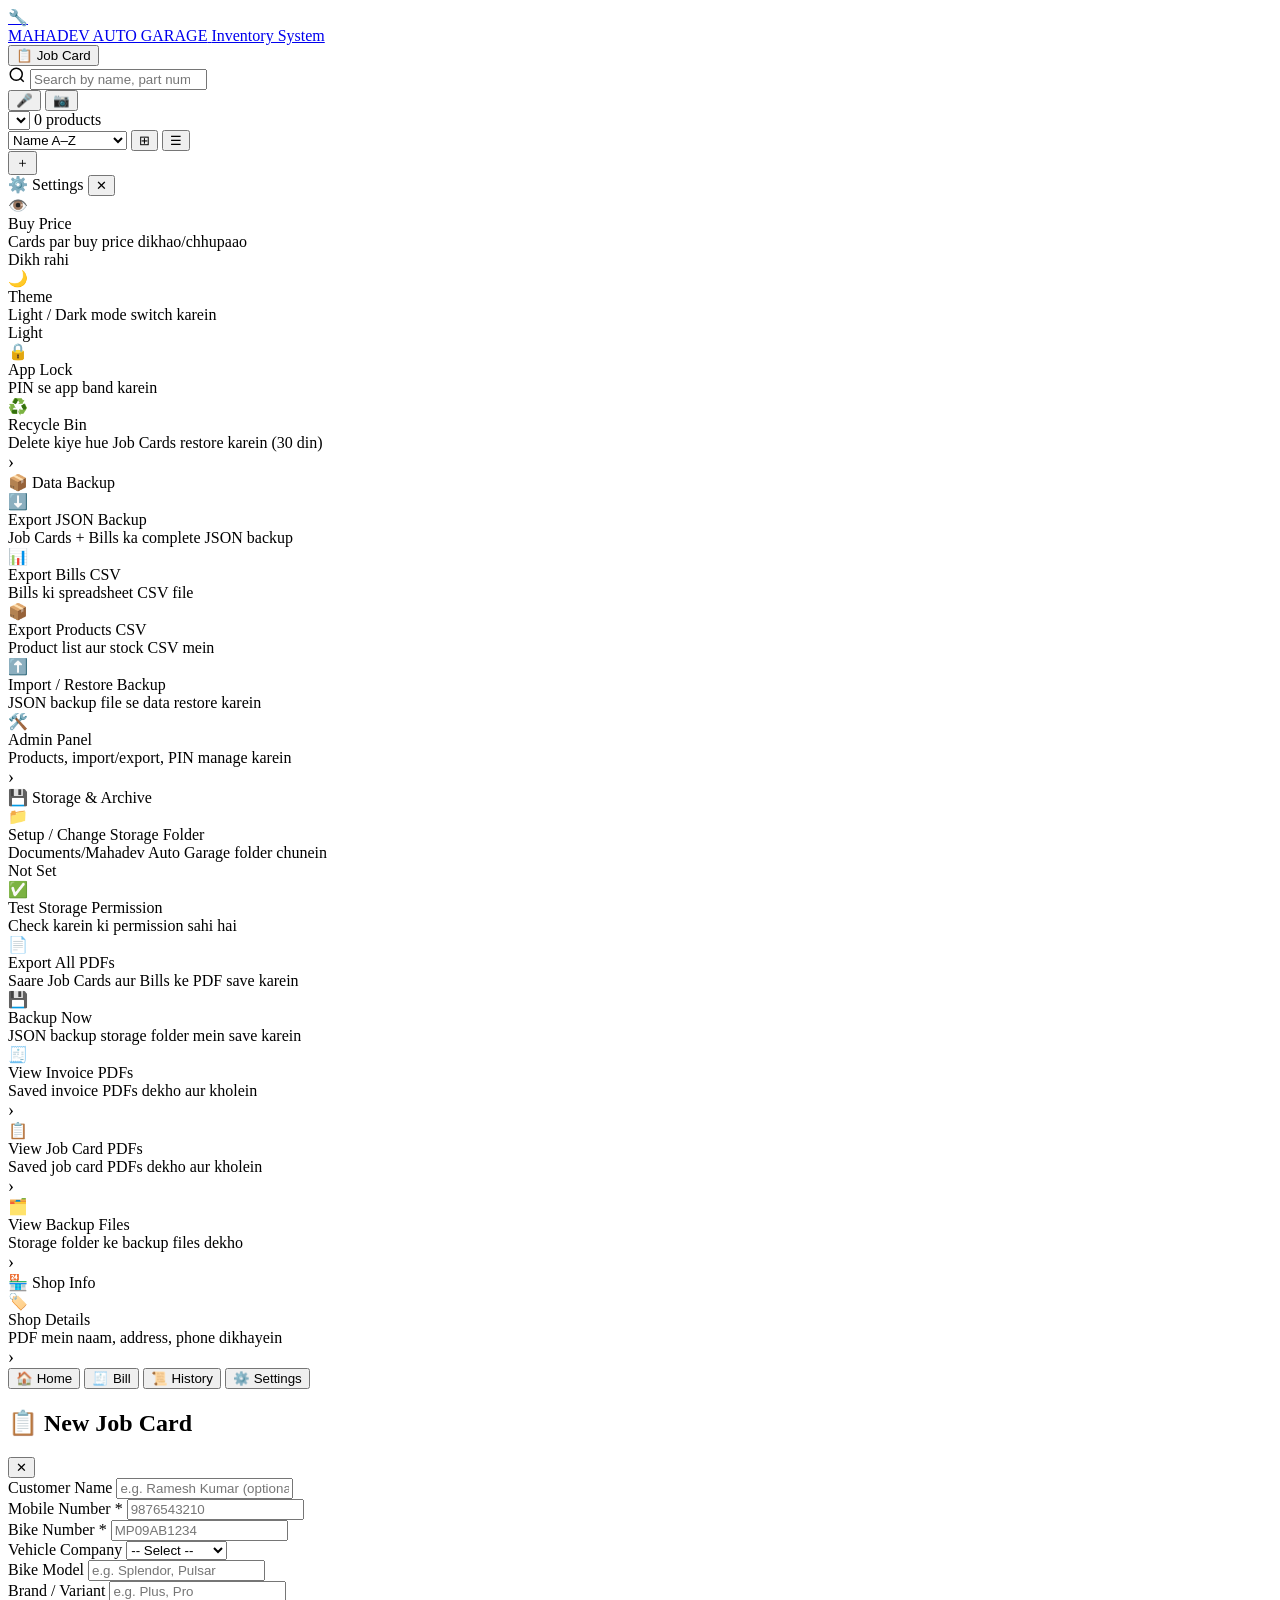
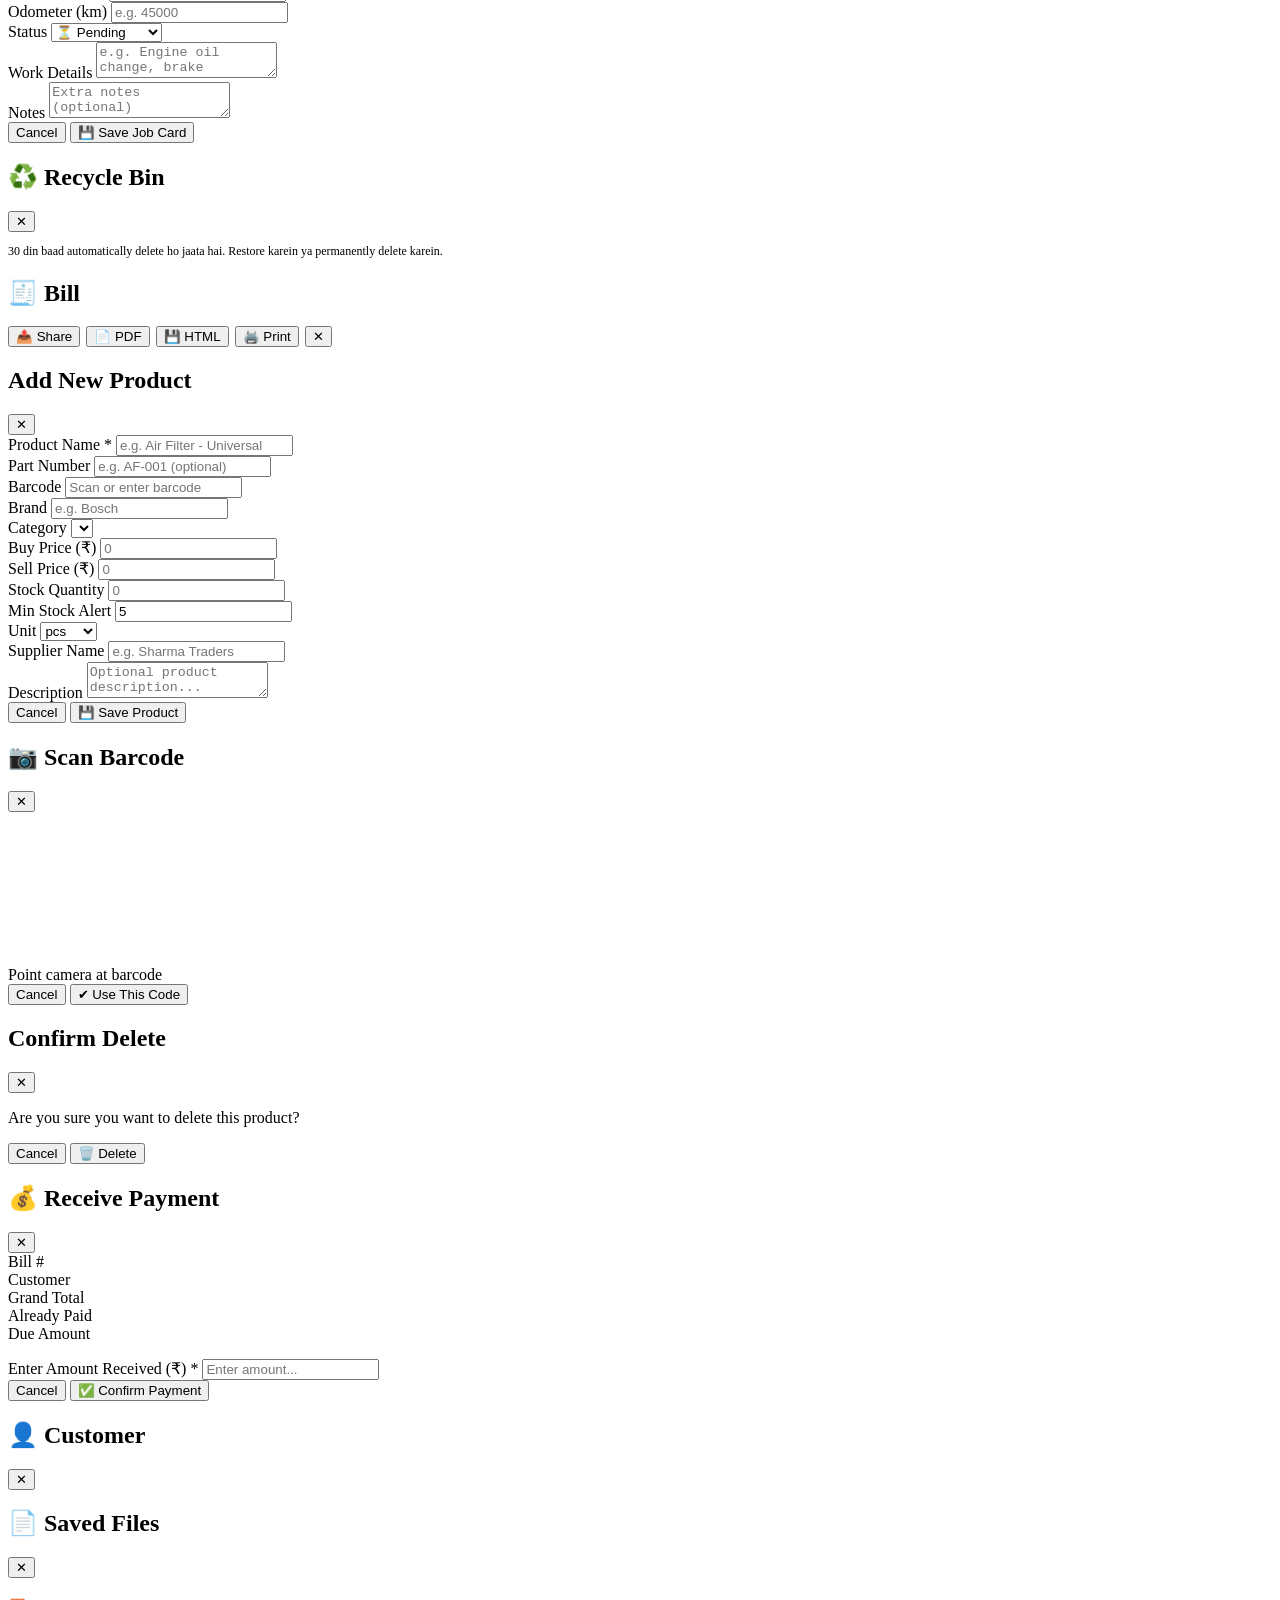
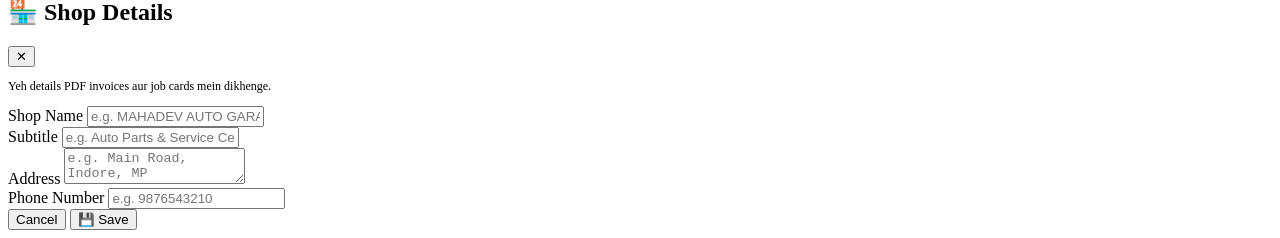
==== commit edc9b27c: "Refactor HTML head section for clarity and structure Updated meta tags and links for better configur" ====
--- a/index.html
+++ b/index.html
@@ -1,21 +1,36 @@
 <!DOCTYPE html>
 <html lang="en">
+
 <head>
-  <meta charset="UTF-8" />
-  <meta name="viewport" content="width=device-width, initial-scale=1.0, maximum-scale=1.0" />
-  <meta name="description" content="MAHADEV AUTO GARAGE - Inventory Management System" />
-  <meta name="theme-color" content="#FF6B00" />
-  <meta name="mobile-web-app-capable" content="yes" />
-  <meta name="apple-mobile-web-app-capable" content="yes" />
-  <meta name="apple-mobile-web-app-status-bar-style" content="black-translucent" />
-  <meta name="apple-mobile-web-app-title" content="Mahadev Garage" />
-  <link rel="manifest" href="manifest.json" />
-  <link rel="icon" href="data:image/svg+xml,<svg xmlns='http://www.w3.org/2000/svg' viewBox='0 0 100 100'><text y='.9em' font-size='90'>🔧</text></svg>" />
-  <title>MAHADEV AUTO GARAGE</title>
-  <script type="module" crossorigin src="/assets/main-C-ukJMlA.js"></script>
-  <link rel="modulepreload" crossorigin href="/assets/pin-KJ0oEqrR.js">
-  <link rel="stylesheet" crossorigin href="/assets/pin-C2qdixNe.css">
+
+<meta charset="UTF-8">
+<meta name="viewport" content="width=device-width, initial-scale=1">
+
+<title>MAHADEV AUTO GARAGE</title>
+
+<meta name="description" content="Inventory Management System for Mahadev Auto Garage">
+
+<meta name="theme-color" content="#FF6B00">
+
+<meta name="mobile-web-app-capable" content="yes">
+<meta name="apple-mobile-web-app-capable" content="yes">
+<meta name="apple-mobile-web-app-status-bar-style" content="default">
+<meta name="apple-mobile-web-app-title" content="Mahadev Garage">
+
+<link rel="manifest" href="/Mahadev-garage/manifest.json">
+
+<link rel="icon" href="/Mahadev-garage/favicon.svg">
+
+<link rel="apple-touch-icon" href="/Mahadev-garage/icon-192.png">
+
+<link rel="stylesheet" href="/Mahadev-garage/assets/pin-C2qdixNe.css">
+
+<link rel="modulepreload" href="/Mahadev-garage/assets/pin-KJ0oEqrR.js">
+
+<script type="module" src="/Mahadev-garage/assets/main-C-ukJMlA.js"></script>
+
 </head>
+
 <body>
 
 <header class="header">
